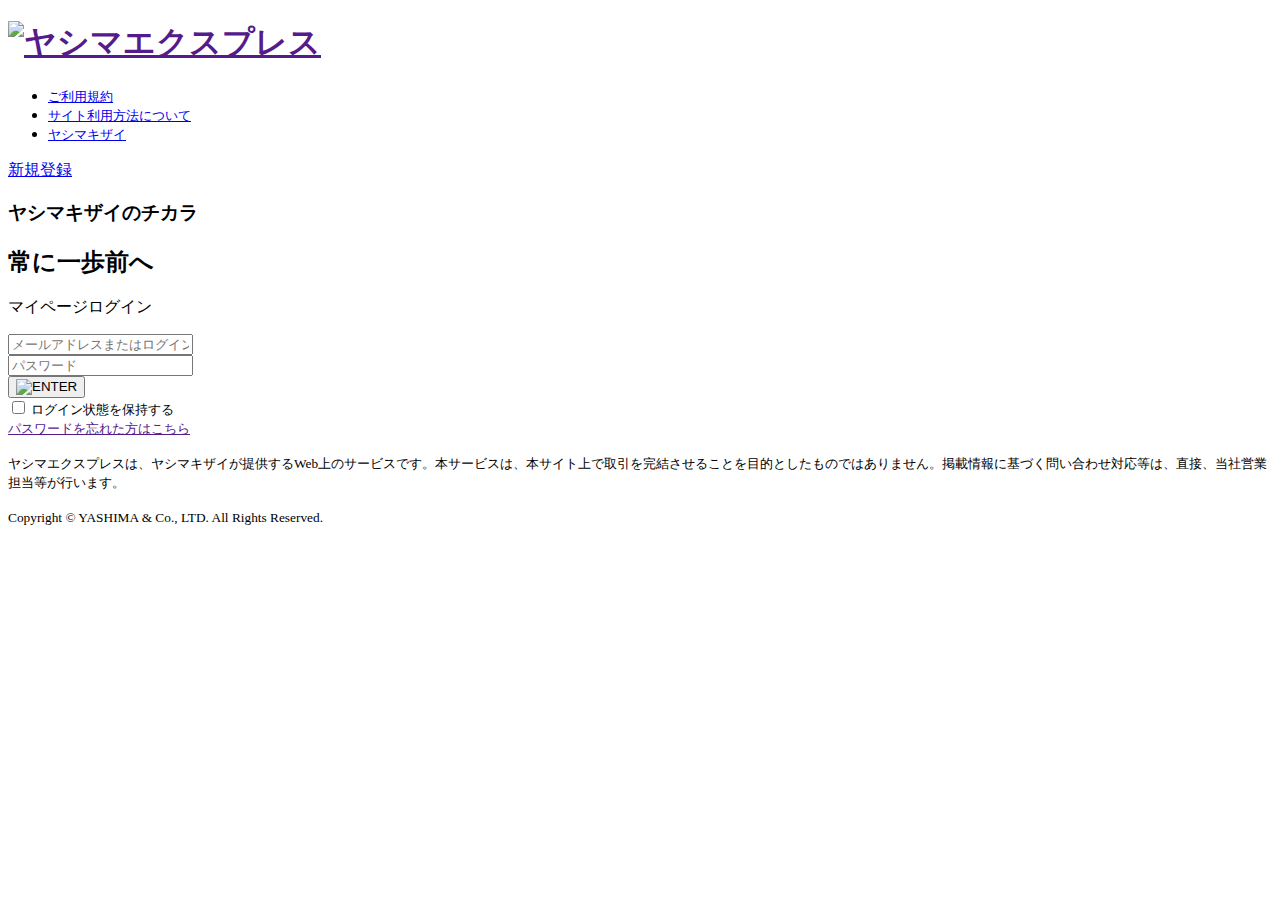
==== index.html @ c5efaa87 "Add files via upload" ====
<!doctype html>
<html lang="en">
  <head>
    <meta charset="utf-8">
    <meta name="viewport" content="width=device-width, initial-scale=1">

    <title>ログイン | ヤシマエクスプレス</title>

    <!-- <link rel="stylesheet" type="text/css" href="//cdnjs.cloudflare.com/ajax/libs/slick-carousel/1.8.1/slick.min.css"/> -->
    <link rel="stylesheet" href="assets/css/starter.css">
  </head>
  <body>
    <main class="p-login">
        <div class="container">
            <div class="p-login__head row">
                <div class="col-4 col-md-3 col-lg-4 col-xl-6">
                    <h1>
                        <a href=""><img src="assets/img/common/logo.svg" alt="ヤシマエクスプレス"></a>
                    </h1>
                </div>
                <div class="col-8 col-md-9 col-lg-8 col-xl-6 row align-items-center justify-content-end">
                    <div class="col-9 col-md-6 col-lg-5 order-last order-md-first">
                        <ul class="">
                            <li><a href="#"><small>ご利用規約</small></a></li>
                            <li><a href="#"><small>サイト利用方法について</small></a></li>
                            <li><a href="#"><small>ヤシマキザイ<i class="bi bi-box-arrow-up-right ml-1"></i></small></a></li>
                        </ul>
                    </div>
                    <div class="col-9 col-md-6 col-lg-5 mb-2 mb-md-0">
                        <a href="#" class="btn btn-primary ">新規登録</a>
                    </div>
                </div>
            </div>
            <div class="row p-login__main">
                <div class="col-12 col-lg-8 col-xl-6">
                    <h3>ヤシマキザイのチカラ</h3>
                    <h2>常に一歩前へ</h2>
                    <div>
                        <p class="mb-1">マイページログイン</p>
                        <div class="row mb-2">
                            <div class="col-9">
                                <div class="mb-1">
                                    <input type="text" class="form-control" placeholder="メールアドレスまたはログインID">
                                </div>
                                <div>
                                    <input type="password" class="form-control" placeholder="パスワード">
                                </div>
                            </div>
                            <div class="col-3">
                                <button class="btn bg-primary">
                                    <img src="assets/img/icons/enter.svg" alt="ENTER">
                                </button>
                            </div>
                        </div>
                        <div>
                            <small>
                                <div class="form-check form-check-inline mr-2">
                                    <input class="form-check-input" type="checkbox" id="remember_me" value="">
                                    <label class="form-check-label" for="remember_me">ログイン状態を保持する</label>
                                </div>
                                <a href="" class="text-dark u-text_dashed u-va_bottom">パスワードを忘れた方はこちら</a>
                            </small>
                        </div>
                    </div>
                </div>
            </div>
            <div class="p-login__footer">
                <p><small>ヤシマエクスプレスは、ヤシマキザイが提供するWeb上のサービスです。本サービスは、本サイト上で取引を完結させることを目的としたものではありません。掲載情報に基づく問い合わせ対応等は、直接、当社営業担当等が行います。</small></p>
                <div class="text-right"><small>Copyright © YASHIMA & Co., LTD. All Rights Reserved.</small></div>
            </div>
        </div>
    </main>
    <!-- <script src="node_modules/jquery/dist/jquery.min.js"></script> -->
    <!-- <script type="text/javascript" src="//cdnjs.cloudflare.com/ajax/libs/slick-carousel/1.8.1/slick.min.js"></script> -->
    <!-- <script type="module" src="assets/js/starter.js"></script> -->
  </body>
</html>
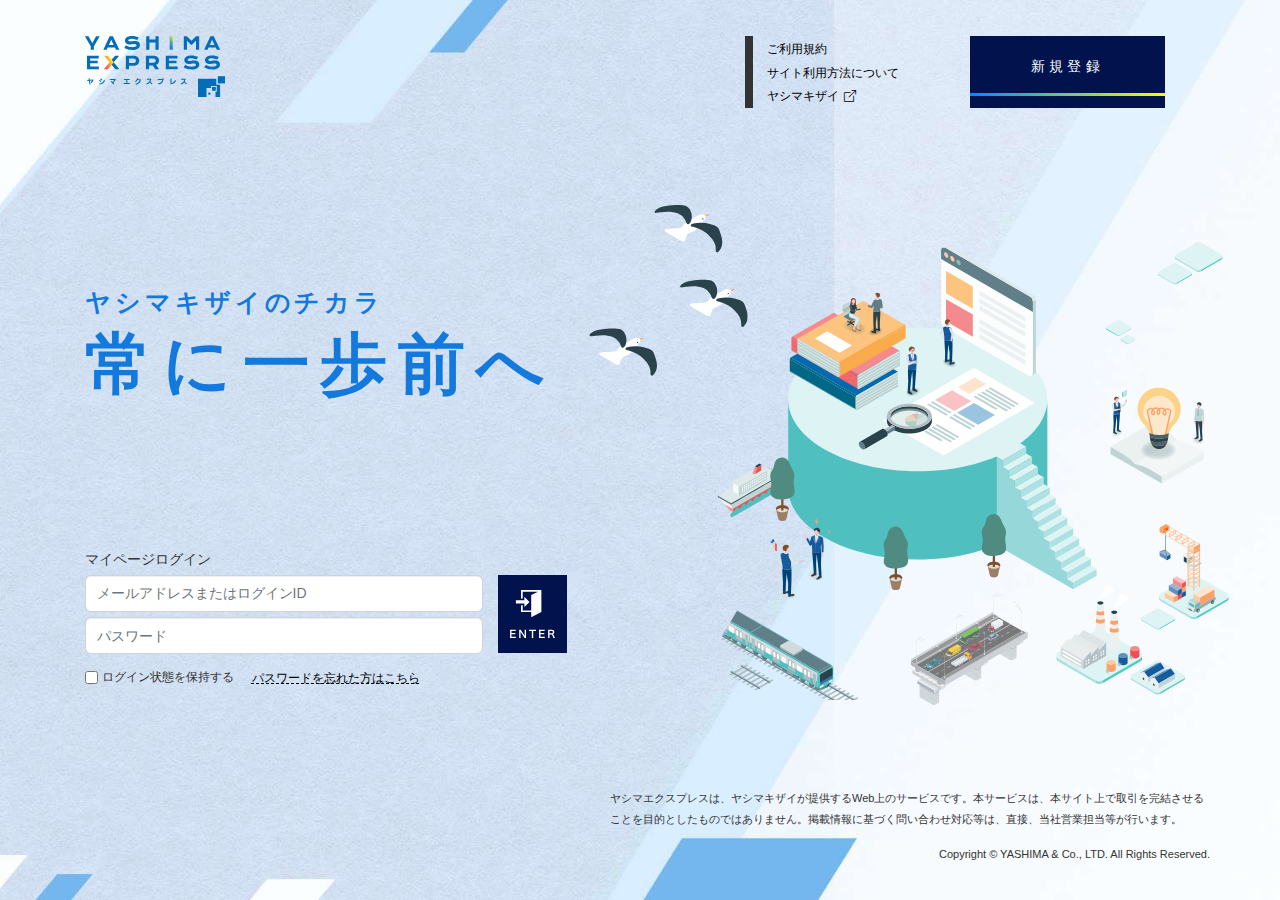
==== commit 5991063b: "Add files via upload" ====
--- a/index.html
+++ b/index.html
@@ -48,7 +48,7 @@
                             </div>
                             <div class="col-3">
                                 <button class="btn bg-primary">
-                                    <img src="assets/img/icons/enter.svg" alt="ENTER">
+                                    <img src="assets/img/icons/enter.svg" alt="ENTER"><a href="./sample_index.html"></a>
                                 </button>
                             </div>
                         </div>
--- a/assets/css/starter.css
+++ b/assets/css/starter.css
@@ -0,0 +1,2 @@
+@import url("https://cdn.jsdelivr.net/npm/bootstrap-icons@1.8.0/font/bootstrap-icons.css");:root{--blue: #007bff;--indigo: #6610f2;--purple: #6f42c1;--pink: #e83e8c;--red: #dc3545;--orange: #fd7e14;--yellow: #ffc107;--green: #28a745;--teal: #20c997;--cyan: #17a2b8;--white: #fff;--gray: #6c757d;--gray-dark: #343a40;--primary: #01124D;--secondary: #6686DD;--success: #5fc462;--info: #17a2b8;--warning: #ffc107;--danger: #ff4136;--light: #F9FAFC;--dark: #000;--breakpoint-xs: 0;--breakpoint-sm: 576px;--breakpoint-md: 768px;--breakpoint-lg: 992px;--breakpoint-xl: 1200px;--font-family-sans-serif: -apple-system, BlinkMacSystemFont, "Segoe UI", Roboto, "Helvetica Neue", Arial, "Noto Sans", "Liberation Sans", sans-serif, "Apple Color Emoji", "Segoe UI Emoji", "Segoe UI Symbol", "Noto Color Emoji";--font-family-monospace: SFMono-Regular, Menlo, Monaco, Consolas, "Liberation Mono", "Courier New", monospace}*,*::before,*::after{box-sizing:border-box}html{font-family:sans-serif;line-height:1.15;-webkit-text-size-adjust:100%;-webkit-tap-highlight-color:rgba(0,0,0,0)}article,aside,figcaption,figure,footer,header,hgroup,main,nav,section{display:block}body{margin:0;font-family:-apple-system,BlinkMacSystemFont,"Segoe UI",Roboto,"Helvetica Neue",Arial,"Noto Sans","Liberation Sans",sans-serif,"Apple Color Emoji","Segoe UI Emoji","Segoe UI Symbol","Noto Color Emoji";font-size:1rem;font-weight:400;line-height:1.5;color:#333;text-align:left;background-color:#fff}[tabindex="-1"]:focus:not(:focus-visible){outline:0 !important}hr{box-sizing:content-box;height:0;overflow:visible}h1,h2,h3,h4,h5,h6{margin-top:0;margin-bottom:.5rem}p{margin-top:0;margin-bottom:1rem}abbr[title],abbr[data-original-title]{text-decoration:underline;-webkit-text-decoration:underline dotted;text-decoration:underline dotted;cursor:help;border-bottom:0;-webkit-text-decoration-skip-ink:none;text-decoration-skip-ink:none}address{margin-bottom:1rem;font-style:normal;line-height:inherit}ol,ul,dl{margin-top:0;margin-bottom:1rem}ol ol,ul ul,ol ul,ul ol{margin-bottom:0}dt{font-weight:700}dd{margin-bottom:.5rem;margin-left:0}blockquote{margin:0 0 1rem}b,strong{font-weight:bolder}small{font-size:80%}sub,sup{position:relative;font-size:75%;line-height:0;vertical-align:baseline}sub{bottom:-.25em}sup{top:-.5em}a{color:#01124D;text-decoration:none;background-color:transparent}a:hover{color:#000001;text-decoration:underline}a:not([href]):not([class]){color:inherit;text-decoration:none}a:not([href]):not([class]):hover{color:inherit;text-decoration:none}pre,code,kbd,samp{font-family:SFMono-Regular,Menlo,Monaco,Consolas,"Liberation Mono","Courier New",monospace;font-size:1em}pre{margin-top:0;margin-bottom:1rem;overflow:auto;-ms-overflow-style:scrollbar}figure{margin:0 0 1rem}img{vertical-align:middle;border-style:none}svg{overflow:hidden;vertical-align:middle}table{border-collapse:collapse}caption{padding-top:.75rem;padding-bottom:.75rem;color:#6c757d;text-align:left;caption-side:bottom}th{text-align:inherit;text-align:-webkit-match-parent}label{display:inline-block;margin-bottom:.5rem}button{border-radius:0}button:focus:not(:focus-visible){outline:0}input,button,select,optgroup,textarea{margin:0;font-family:inherit;font-size:inherit;line-height:inherit}button,input{overflow:visible}button,select{text-transform:none}[role="button"]{cursor:pointer}select{word-wrap:normal}button,[type="button"],[type="reset"],[type="submit"]{-webkit-appearance:button}button:not(:disabled),[type="button"]:not(:disabled),[type="reset"]:not(:disabled),[type="submit"]:not(:disabled){cursor:pointer}button::-moz-focus-inner,[type="button"]::-moz-focus-inner,[type="reset"]::-moz-focus-inner,[type="submit"]::-moz-focus-inner{padding:0;border-style:none}input[type="radio"],input[type="checkbox"]{box-sizing:border-box;padding:0}textarea{overflow:auto;resize:vertical}fieldset{min-width:0;padding:0;margin:0;border:0}legend{display:block;width:100%;max-width:100%;padding:0;margin-bottom:.5rem;font-size:1.5rem;line-height:inherit;color:inherit;white-space:normal}progress{vertical-align:baseline}[type="number"]::-webkit-inner-spin-button,[type="number"]::-webkit-outer-spin-button{height:auto}[type="search"]{outline-offset:-2px;-webkit-appearance:none}[type="search"]::-webkit-search-decoration{-webkit-appearance:none}::-webkit-file-upload-button{font:inherit;-webkit-appearance:button}output{display:inline-block}summary{display:list-item;cursor:pointer}template{display:none}[hidden]{display:none !important}h1,h2,h3,h4,h5,h6,.h1,.h2,.h3,.h4,.h5,.h6{margin-bottom:.5rem;font-weight:500;line-height:1.2}h1,.h1{font-size:2.5rem}h2,.h2{font-size:2rem}h3,.h3{font-size:1.75rem}h4,.h4{font-size:1.5rem}h5,.h5{font-size:1.25rem}h6,.h6{font-size:1rem}.lead{font-size:1.25rem;font-weight:300}.display-1{font-size:6rem;font-weight:300;line-height:1.2}.display-2{font-size:5.5rem;font-weight:300;line-height:1.2}.display-3{font-size:4.5rem;font-weight:300;line-height:1.2}.display-4{font-size:3.5rem;font-weight:300;line-height:1.2}hr{margin-top:1rem;margin-bottom:1rem;border:0;border-top:1px solid rgba(0,0,0,0.1)}small,.small{font-size:.875em;font-weight:400}mark,.mark{padding:.2em;background-color:#fcf8e3}.list-unstyled{padding-left:0;list-style:none}.list-inline{padding-left:0;list-style:none}.list-inline-item{display:inline-block}.list-inline-item:not(:last-child){margin-right:.5rem}.initialism{font-size:90%;text-transform:uppercase}.blockquote{margin-bottom:1rem;font-size:1.25rem}.blockquote-footer{display:block;font-size:.875em;color:#6c757d}.blockquote-footer::before{content:"\2014\00A0"}.container,.container-fluid,.container-sm,.container-md,.container-lg,.container-xl{width:100%;padding-right:15px;padding-left:15px;margin-right:auto;margin-left:auto}@media (min-width: 576px){.container,.container-sm{max-width:540px}}@media (min-width: 768px){.container,.container-sm,.container-md{max-width:720px}}@media (min-width: 992px){.container,.container-sm,.container-md,.container-lg{max-width:960px}}@media (min-width: 1200px){.container,.container-sm,.container-md,.container-lg,.container-xl{max-width:1140px}}.row{display:-ms-flexbox;display:flex;-ms-flex-wrap:wrap;flex-wrap:wrap;margin-right:-15px;margin-left:-15px}.no-gutters{margin-right:0;margin-left:0}.no-gutters>.col,.no-gutters>[class*="col-"]{padding-right:0;padding-left:0}.col-1,.col-2,.col-3,.col-4,.col-5,.col-6,.col-7,.col-8,.col-9,.col-10,.col-11,.col-12,.col,.col-auto,.col-sm-1,.col-sm-2,.col-sm-3,.col-sm-4,.col-sm-5,.col-sm-6,.col-sm-7,.col-sm-8,.col-sm-9,.col-sm-10,.col-sm-11,.col-sm-12,.col-sm,.col-sm-auto,.col-md-1,.col-md-2,.col-md-3,.col-md-4,.col-md-5,.col-md-6,.col-md-7,.col-md-8,.col-md-9,.col-md-10,.col-md-11,.col-md-12,.col-md,.col-md-auto,.col-lg-1,.col-lg-2,.col-lg-3,.col-lg-4,.col-lg-5,.col-lg-6,.col-lg-7,.col-lg-8,.col-lg-9,.col-lg-10,.col-lg-11,.col-lg-12,.col-lg,.col-lg-auto,.col-xl-1,.col-xl-2,.col-xl-3,.col-xl-4,.col-xl-5,.col-xl-6,.col-xl-7,.col-xl-8,.col-xl-9,.col-xl-10,.col-xl-11,.col-xl-12,.col-xl,.col-xl-auto{position:relative;width:100%;padding-right:15px;padding-left:15px}.col{-ms-flex-preferred-size:0;flex-basis:0;-ms-flex-positive:1;flex-grow:1;max-width:100%}.row-cols-1>*{-ms-flex:0 0 100%;flex:0 0 100%;max-width:100%}.row-cols-2>*{-ms-flex:0 0 50%;flex:0 0 50%;max-width:50%}.row-cols-3>*{-ms-flex:0 0 33.333333%;flex:0 0 33.333333%;max-width:33.333333%}.row-cols-4>*{-ms-flex:0 0 25%;flex:0 0 25%;max-width:25%}.row-cols-5>*{-ms-flex:0 0 20%;flex:0 0 20%;max-width:20%}.row-cols-6>*{-ms-flex:0 0 16.666667%;flex:0 0 16.666667%;max-width:16.666667%}.col-auto{-ms-flex:0 0 auto;flex:0 0 auto;width:auto;max-width:100%}.col-1{-ms-flex:0 0 8.333333%;flex:0 0 8.333333%;max-width:8.333333%}.col-2{-ms-flex:0 0 16.666667%;flex:0 0 16.666667%;max-width:16.666667%}.col-3{-ms-flex:0 0 25%;flex:0 0 25%;max-width:25%}.col-4{-ms-flex:0 0 33.333333%;flex:0 0 33.333333%;max-width:33.333333%}.col-5{-ms-flex:0 0 41.666667%;flex:0 0 41.666667%;max-width:41.666667%}.col-6{-ms-flex:0 0 50%;flex:0 0 50%;max-width:50%}.col-7{-ms-flex:0 0 58.333333%;flex:0 0 58.333333%;max-width:58.333333%}.col-8{-ms-flex:0 0 66.666667%;flex:0 0 66.666667%;max-width:66.666667%}.col-9{-ms-flex:0 0 75%;flex:0 0 75%;max-width:75%}.col-10{-ms-flex:0 0 83.333333%;flex:0 0 83.333333%;max-width:83.333333%}.col-11{-ms-flex:0 0 91.666667%;flex:0 0 91.666667%;max-width:91.666667%}.col-12{-ms-flex:0 0 100%;flex:0 0 100%;max-width:100%}.order-first{-ms-flex-order:-1;order:-1}.order-last{-ms-flex-order:13;order:13}.order-0{-ms-flex-order:0;order:0}.order-1{-ms-flex-order:1;order:1}.order-2{-ms-flex-order:2;order:2}.order-3{-ms-flex-order:3;order:3}.order-4{-ms-flex-order:4;order:4}.order-5{-ms-flex-order:5;order:5}.order-6{-ms-flex-order:6;order:6}.order-7{-ms-flex-order:7;order:7}.order-8{-ms-flex-order:8;order:8}.order-9{-ms-flex-order:9;order:9}.order-10{-ms-flex-order:10;order:10}.order-11{-ms-flex-order:11;order:11}.order-12{-ms-flex-order:12;order:12}.offset-1{margin-left:8.333333%}.offset-2{margin-left:16.666667%}.offset-3{margin-left:25%}.offset-4{margin-left:33.333333%}.offset-5{margin-left:41.666667%}.offset-6{margin-left:50%}.offset-7{margin-left:58.333333%}.offset-8{margin-left:66.666667%}.offset-9{margin-left:75%}.offset-10{margin-left:83.333333%}.offset-11{margin-left:91.666667%}@media (min-width: 576px){.col-sm{-ms-flex-preferred-size:0;flex-basis:0;-ms-flex-positive:1;flex-grow:1;max-width:100%}.row-cols-sm-1>*{-ms-flex:0 0 100%;flex:0 0 100%;max-width:100%}.row-cols-sm-2>*{-ms-flex:0 0 50%;flex:0 0 50%;max-width:50%}.row-cols-sm-3>*{-ms-flex:0 0 33.333333%;flex:0 0 33.333333%;max-width:33.333333%}.row-cols-sm-4>*{-ms-flex:0 0 25%;flex:0 0 25%;max-width:25%}.row-cols-sm-5>*{-ms-flex:0 0 20%;flex:0 0 20%;max-width:20%}.row-cols-sm-6>*{-ms-flex:0 0 16.666667%;flex:0 0 16.666667%;max-width:16.666667%}.col-sm-auto{-ms-flex:0 0 auto;flex:0 0 auto;width:auto;max-width:100%}.col-sm-1{-ms-flex:0 0 8.333333%;flex:0 0 8.333333%;max-width:8.333333%}.col-sm-2{-ms-flex:0 0 16.666667%;flex:0 0 16.666667%;max-width:16.666667%}.col-sm-3{-ms-flex:0 0 25%;flex:0 0 25%;max-width:25%}.col-sm-4{-ms-flex:0 0 33.333333%;flex:0 0 33.333333%;max-width:33.333333%}.col-sm-5{-ms-flex:0 0 41.666667%;flex:0 0 41.666667%;max-width:41.666667%}.col-sm-6{-ms-flex:0 0 50%;flex:0 0 50%;max-width:50%}.col-sm-7{-ms-flex:0 0 58.333333%;flex:0 0 58.333333%;max-width:58.333333%}.col-sm-8{-ms-flex:0 0 66.666667%;flex:0 0 66.666667%;max-width:66.666667%}.col-sm-9{-ms-flex:0 0 75%;flex:0 0 75%;max-width:75%}.col-sm-10{-ms-flex:0 0 83.333333%;flex:0 0 83.333333%;max-width:83.333333%}.col-sm-11{-ms-flex:0 0 91.666667%;flex:0 0 91.666667%;max-width:91.666667%}.col-sm-12{-ms-flex:0 0 100%;flex:0 0 100%;max-width:100%}.order-sm-first{-ms-flex-order:-1;order:-1}.order-sm-last{-ms-flex-order:13;order:13}.order-sm-0{-ms-flex-order:0;order:0}.order-sm-1{-ms-flex-order:1;order:1}.order-sm-2{-ms-flex-order:2;order:2}.order-sm-3{-ms-flex-order:3;order:3}.order-sm-4{-ms-flex-order:4;order:4}.order-sm-5{-ms-flex-order:5;order:5}.order-sm-6{-ms-flex-order:6;order:6}.order-sm-7{-ms-flex-order:7;order:7}.order-sm-8{-ms-flex-order:8;order:8}.order-sm-9{-ms-flex-order:9;order:9}.order-sm-10{-ms-flex-order:10;order:10}.order-sm-11{-ms-flex-order:11;order:11}.order-sm-12{-ms-flex-order:12;order:12}.offset-sm-0{margin-left:0}.offset-sm-1{margin-left:8.333333%}.offset-sm-2{margin-left:16.666667%}.offset-sm-3{margin-left:25%}.offset-sm-4{margin-left:33.333333%}.offset-sm-5{margin-left:41.666667%}.offset-sm-6{margin-left:50%}.offset-sm-7{margin-left:58.333333%}.offset-sm-8{margin-left:66.666667%}.offset-sm-9{margin-left:75%}.offset-sm-10{margin-left:83.333333%}.offset-sm-11{margin-left:91.666667%}}@media (min-width: 768px){.col-md{-ms-flex-preferred-size:0;flex-basis:0;-ms-flex-positive:1;flex-grow:1;max-width:100%}.row-cols-md-1>*{-ms-flex:0 0 100%;flex:0 0 100%;max-width:100%}.row-cols-md-2>*{-ms-flex:0 0 50%;flex:0 0 50%;max-width:50%}.row-cols-md-3>*{-ms-flex:0 0 33.333333%;flex:0 0 33.333333%;max-width:33.333333%}.row-cols-md-4>*{-ms-flex:0 0 25%;flex:0 0 25%;max-width:25%}.row-cols-md-5>*{-ms-flex:0 0 20%;flex:0 0 20%;max-width:20%}.row-cols-md-6>*{-ms-flex:0 0 16.666667%;flex:0 0 16.666667%;max-width:16.666667%}.col-md-auto{-ms-flex:0 0 auto;flex:0 0 auto;width:auto;max-width:100%}.col-md-1{-ms-flex:0 0 8.333333%;flex:0 0 8.333333%;max-width:8.333333%}.col-md-2{-ms-flex:0 0 16.666667%;flex:0 0 16.666667%;max-width:16.666667%}.col-md-3{-ms-flex:0 0 25%;flex:0 0 25%;max-width:25%}.col-md-4{-ms-flex:0 0 33.333333%;flex:0 0 33.333333%;max-width:33.333333%}.col-md-5{-ms-flex:0 0 41.666667%;flex:0 0 41.666667%;max-width:41.666667%}.col-md-6{-ms-flex:0 0 50%;flex:0 0 50%;max-width:50%}.col-md-7{-ms-flex:0 0 58.333333%;flex:0 0 58.333333%;max-width:58.333333%}.col-md-8{-ms-flex:0 0 66.666667%;flex:0 0 66.666667%;max-width:66.666667%}.col-md-9{-ms-flex:0 0 75%;flex:0 0 75%;max-width:75%}.col-md-10{-ms-flex:0 0 83.333333%;flex:0 0 83.333333%;max-width:83.333333%}.col-md-11{-ms-flex:0 0 91.666667%;flex:0 0 91.666667%;max-width:91.666667%}.col-md-12{-ms-flex:0 0 100%;flex:0 0 100%;max-width:100%}.order-md-first{-ms-flex-order:-1;order:-1}.order-md-last{-ms-flex-order:13;order:13}.order-md-0{-ms-flex-order:0;order:0}.order-md-1{-ms-flex-order:1;order:1}.order-md-2{-ms-flex-order:2;order:2}.order-md-3{-ms-flex-order:3;order:3}.order-md-4{-ms-flex-order:4;order:4}.order-md-5{-ms-flex-order:5;order:5}.order-md-6{-ms-flex-order:6;order:6}.order-md-7{-ms-flex-order:7;order:7}.order-md-8{-ms-flex-order:8;order:8}.order-md-9{-ms-flex-order:9;order:9}.order-md-10{-ms-flex-order:10;order:10}.order-md-11{-ms-flex-order:11;order:11}.order-md-12{-ms-flex-order:12;order:12}.offset-md-0{margin-left:0}.offset-md-1{margin-left:8.333333%}.offset-md-2{margin-left:16.666667%}.offset-md-3{margin-left:25%}.offset-md-4{margin-left:33.333333%}.offset-md-5{margin-left:41.666667%}.offset-md-6{margin-left:50%}.offset-md-7{margin-left:58.333333%}.offset-md-8{margin-left:66.666667%}.offset-md-9{margin-left:75%}.offset-md-10{margin-left:83.333333%}.offset-md-11{margin-left:91.666667%}}@media (min-width: 992px){.col-lg{-ms-flex-preferred-size:0;flex-basis:0;-ms-flex-positive:1;flex-grow:1;max-width:100%}.row-cols-lg-1>*{-ms-flex:0 0 100%;flex:0 0 100%;max-width:100%}.row-cols-lg-2>*{-ms-flex:0 0 50%;flex:0 0 50%;max-width:50%}.row-cols-lg-3>*{-ms-flex:0 0 33.333333%;flex:0 0 33.333333%;max-width:33.333333%}.row-cols-lg-4>*{-ms-flex:0 0 25%;flex:0 0 25%;max-width:25%}.row-cols-lg-5>*{-ms-flex:0 0 20%;flex:0 0 20%;max-width:20%}.row-cols-lg-6>*{-ms-flex:0 0 16.666667%;flex:0 0 16.666667%;max-width:16.666667%}.col-lg-auto{-ms-flex:0 0 auto;flex:0 0 auto;width:auto;max-width:100%}.col-lg-1{-ms-flex:0 0 8.333333%;flex:0 0 8.333333%;max-width:8.333333%}.col-lg-2{-ms-flex:0 0 16.666667%;flex:0 0 16.666667%;max-width:16.666667%}.col-lg-3{-ms-flex:0 0 25%;flex:0 0 25%;max-width:25%}.col-lg-4{-ms-flex:0 0 33.333333%;flex:0 0 33.333333%;max-width:33.333333%}.col-lg-5{-ms-flex:0 0 41.666667%;flex:0 0 41.666667%;max-width:41.666667%}.col-lg-6{-ms-flex:0 0 50%;flex:0 0 50%;max-width:50%}.col-lg-7{-ms-flex:0 0 58.333333%;flex:0 0 58.333333%;max-width:58.333333%}.col-lg-8{-ms-flex:0 0 66.666667%;flex:0 0 66.666667%;max-width:66.666667%}.col-lg-9{-ms-flex:0 0 75%;flex:0 0 75%;max-width:75%}.col-lg-10{-ms-flex:0 0 83.333333%;flex:0 0 83.333333%;max-width:83.333333%}.col-lg-11{-ms-flex:0 0 91.666667%;flex:0 0 91.666667%;max-width:91.666667%}.col-lg-12{-ms-flex:0 0 100%;flex:0 0 100%;max-width:100%}.order-lg-first{-ms-flex-order:-1;order:-1}.order-lg-last{-ms-flex-order:13;order:13}.order-lg-0{-ms-flex-order:0;order:0}.order-lg-1{-ms-flex-order:1;order:1}.order-lg-2{-ms-flex-order:2;order:2}.order-lg-3{-ms-flex-order:3;order:3}.order-lg-4{-ms-flex-order:4;order:4}.order-lg-5{-ms-flex-order:5;order:5}.order-lg-6{-ms-flex-order:6;order:6}.order-lg-7{-ms-flex-order:7;order:7}.order-lg-8{-ms-flex-order:8;order:8}.order-lg-9{-ms-flex-order:9;order:9}.order-lg-10{-ms-flex-order:10;order:10}.order-lg-11{-ms-flex-order:11;order:11}.order-lg-12{-ms-flex-order:12;order:12}.offset-lg-0{margin-left:0}.offset-lg-1{margin-left:8.333333%}.offset-lg-2{margin-left:16.666667%}.offset-lg-3{margin-left:25%}.offset-lg-4{margin-left:33.333333%}.offset-lg-5{margin-left:41.666667%}.offset-lg-6{margin-left:50%}.offset-lg-7{margin-left:58.333333%}.offset-lg-8{margin-left:66.666667%}.offset-lg-9{margin-left:75%}.offset-lg-10{margin-left:83.333333%}.offset-lg-11{margin-left:91.666667%}}@media (min-width: 1200px){.col-xl{-ms-flex-preferred-size:0;flex-basis:0;-ms-flex-positive:1;flex-grow:1;max-width:100%}.row-cols-xl-1>*{-ms-flex:0 0 100%;flex:0 0 100%;max-width:100%}.row-cols-xl-2>*{-ms-flex:0 0 50%;flex:0 0 50%;max-width:50%}.row-cols-xl-3>*{-ms-flex:0 0 33.333333%;flex:0 0 33.333333%;max-width:33.333333%}.row-cols-xl-4>*{-ms-flex:0 0 25%;flex:0 0 25%;max-width:25%}.row-cols-xl-5>*{-ms-flex:0 0 20%;flex:0 0 20%;max-width:20%}.row-cols-xl-6>*{-ms-flex:0 0 16.666667%;flex:0 0 16.666667%;max-width:16.666667%}.col-xl-auto{-ms-flex:0 0 auto;flex:0 0 auto;width:auto;max-width:100%}.col-xl-1{-ms-flex:0 0 8.333333%;flex:0 0 8.333333%;max-width:8.333333%}.col-xl-2{-ms-flex:0 0 16.666667%;flex:0 0 16.666667%;max-width:16.666667%}.col-xl-3{-ms-flex:0 0 25%;flex:0 0 25%;max-width:25%}.col-xl-4{-ms-flex:0 0 33.333333%;flex:0 0 33.333333%;max-width:33.333333%}.col-xl-5{-ms-flex:0 0 41.666667%;flex:0 0 41.666667%;max-width:41.666667%}.col-xl-6{-ms-flex:0 0 50%;flex:0 0 50%;max-width:50%}.col-xl-7{-ms-flex:0 0 58.333333%;flex:0 0 58.333333%;max-width:58.333333%}.col-xl-8{-ms-flex:0 0 66.666667%;flex:0 0 66.666667%;max-width:66.666667%}.col-xl-9{-ms-flex:0 0 75%;flex:0 0 75%;max-width:75%}.col-xl-10{-ms-flex:0 0 83.333333%;flex:0 0 83.333333%;max-width:83.333333%}.col-xl-11{-ms-flex:0 0 91.666667%;flex:0 0 91.666667%;max-width:91.666667%}.col-xl-12{-ms-flex:0 0 100%;flex:0 0 100%;max-width:100%}.order-xl-first{-ms-flex-order:-1;order:-1}.order-xl-last{-ms-flex-order:13;order:13}.order-xl-0{-ms-flex-order:0;order:0}.order-xl-1{-ms-flex-order:1;order:1}.order-xl-2{-ms-flex-order:2;order:2}.order-xl-3{-ms-flex-order:3;order:3}.order-xl-4{-ms-flex-order:4;order:4}.order-xl-5{-ms-flex-order:5;order:5}.order-xl-6{-ms-flex-order:6;order:6}.order-xl-7{-ms-flex-order:7;order:7}.order-xl-8{-ms-flex-order:8;order:8}.order-xl-9{-ms-flex-order:9;order:9}.order-xl-10{-ms-flex-order:10;order:10}.order-xl-11{-ms-flex-order:11;order:11}.order-xl-12{-ms-flex-order:12;order:12}.offset-xl-0{margin-left:0}.offset-xl-1{margin-left:8.333333%}.offset-xl-2{margin-left:16.666667%}.offset-xl-3{margin-left:25%}.offset-xl-4{margin-left:33.333333%}.offset-xl-5{margin-left:41.666667%}.offset-xl-6{margin-left:50%}.offset-xl-7{margin-left:58.333333%}.offset-xl-8{margin-left:66.666667%}.offset-xl-9{margin-left:75%}.offset-xl-10{margin-left:83.333333%}.offset-xl-11{margin-left:91.666667%}}.form-control{display:block;width:100%;height:calc(1.5em + .75rem + 2px);padding:.375rem .75rem;font-size:1rem;font-weight:400;line-height:1.5;color:#495057;background-color:#fff;background-clip:padding-box;border:1px solid #ced4da;border-radius:.4rem;box-shadow:inset 0 1px 1px rgba(0,0,0,0.075);transition:border-color 0.15s ease-in-out,box-shadow 0.15s ease-in-out}@media (prefers-reduced-motion: reduce){.form-control{transition:none}}.form-control::-ms-expand{background-color:transparent;border:0}.form-control:focus{color:#495057;background-color:#fff;border-color:#032fcb;outline:0;box-shadow:inset 0 1px 1px rgba(0,0,0,0.075),0 0 0 .2rem rgba(1,18,77,0.25)}.form-control::-webkit-input-placeholder{color:#6c757d;opacity:1}.form-control::-moz-placeholder{color:#6c757d;opacity:1}.form-control:-ms-input-placeholder{color:#6c757d;opacity:1}.form-control::-ms-input-placeholder{color:#6c757d;opacity:1}.form-control::placeholder{color:#6c757d;opacity:1}.form-control:disabled,.form-control[readonly]{background-color:#e9ecef;opacity:1}input[type="date"].form-control,input[type="time"].form-control,input[type="datetime-local"].form-control,input[type="month"].form-control{-webkit-appearance:none;-moz-appearance:none;appearance:none}select.form-control:-moz-focusring{color:transparent;text-shadow:0 0 0 #495057}select.form-control:focus::-ms-value{color:#495057;background-color:#fff}.form-control-file,.form-control-range{display:block;width:100%}.col-form-label{padding-top:calc(.375rem + 1px);padding-bottom:calc(.375rem + 1px);margin-bottom:0;font-size:inherit;line-height:1.5}.col-form-label-lg{padding-top:calc(.5rem + 1px);padding-bottom:calc(.5rem + 1px);font-size:1.25rem;line-height:1.5}.col-form-label-sm{padding-top:calc(.25rem + 1px);padding-bottom:calc(.25rem + 1px);font-size:.875rem;line-height:1.5}.form-control-plaintext{display:block;width:100%;padding:.375rem 0;margin-bottom:0;font-size:1rem;line-height:1.5;color:#333;background-color:transparent;border:solid transparent;border-width:1px 0}.form-control-plaintext.form-control-sm,.form-control-plaintext.form-control-lg{padding-right:0;padding-left:0}.form-control-sm{height:calc(1.5em + .5rem + 2px);padding:.25rem .5rem;font-size:.875rem;line-height:1.5;border-radius:.2rem}.form-control-lg{height:calc(1.5em + 1rem + 2px);padding:.5rem 1rem;font-size:1.25rem;line-height:1.5;border-radius:.3rem}select.form-control[size],select.form-control[multiple]{height:auto}textarea.form-control{height:auto}.form-group{margin-bottom:1rem}.form-text{display:block;margin-top:.25rem}.form-row{display:-ms-flexbox;display:flex;-ms-flex-wrap:wrap;flex-wrap:wrap;margin-right:-5px;margin-left:-5px}.form-row>.col,.form-row>[class*="col-"]{padding-right:5px;padding-left:5px}.form-check{position:relative;display:block;padding-left:1.25rem}.form-check-input{position:absolute;margin-top:.3rem;margin-left:-1.25rem}.form-check-input[disabled] ~ .form-check-label,.form-check-input:disabled ~ .form-check-label{color:#6c757d}.form-check-label{margin-bottom:0}.form-check-inline{display:-ms-inline-flexbox;display:inline-flex;-ms-flex-align:center;align-items:center;padding-left:0;margin-right:.75rem}.form-check-inline .form-check-input{position:static;margin-top:0;margin-right:.3125rem;margin-left:0}.valid-feedback{display:none;width:100%;margin-top:.25rem;font-size:.875em;color:#5fc462}.valid-tooltip{position:absolute;top:100%;left:0;z-index:5;display:none;max-width:100%;padding:.25rem .5rem;margin-top:.1rem;font-size:.875rem;line-height:1.5;color:#212529;background-color:rgba(95,196,98,0.9);border-radius:.4rem}.form-row>.col>.valid-tooltip,.form-row>[class*="col-"]>.valid-tooltip{left:5px}.was-validated :valid ~ .valid-feedback,.was-validated :valid ~ .valid-tooltip,.is-valid ~ .valid-feedback,.is-valid ~ .valid-tooltip{display:block}.was-validated .form-control:valid,.form-control.is-valid{border-color:#5fc462;padding-right:calc(1.5em + .75rem) !important;background-image:url("data:image/svg+xml,%3csvg xmlns='http://www.w3.org/2000/svg' width='8' height='8' viewBox='0 0 8 8'%3e%3cpath fill='%235fc462' d='M2.3 6.73L.6 4.53c-.4-1.04.46-1.4 1.1-.8l1.1 1.4 3.4-3.8c.6-.63 1.6-.27 1.2.7l-4 4.6c-.43.5-.8.4-1.1.1z'/%3e%3c/svg%3e");background-repeat:no-repeat;background-position:right calc(.375em + .1875rem) center;background-size:calc(.75em + .375rem) calc(.75em + .375rem)}.was-validated .form-control:valid:focus,.form-control.is-valid:focus{border-color:#5fc462;box-shadow:0 0 0 .2rem rgba(95,196,98,0.25)}.was-validated select.form-control:valid,select.form-control.is-valid{padding-right:3rem !important;background-position:right 1.5rem center}.was-validated textarea.form-control:valid,textarea.form-control.is-valid{padding-right:calc(1.5em + .75rem);background-position:top calc(.375em + .1875rem) right calc(.375em + .1875rem)}.was-validated .custom-select:valid,.custom-select.is-valid{border-color:#5fc462;padding-right:calc(.75em + 2.3125rem) !important;background:url("data:image/svg+xml,%3csvg xmlns='http://www.w3.org/2000/svg' width='4' height='5' viewBox='0 0 4 5'%3e%3cpath fill='%23343a40' d='M2 0L0 2h4zm0 5L0 3h4z'/%3e%3c/svg%3e") right .75rem center/8px 10px no-repeat,#fff url("data:image/svg+xml,%3csvg xmlns='http://www.w3.org/2000/svg' width='8' height='8' viewBox='0 0 8 8'%3e%3cpath fill='%235fc462' d='M2.3 6.73L.6 4.53c-.4-1.04.46-1.4 1.1-.8l1.1 1.4 3.4-3.8c.6-.63 1.6-.27 1.2.7l-4 4.6c-.43.5-.8.4-1.1.1z'/%3e%3c/svg%3e") center right 1.75rem/calc(.75em + .375rem) calc(.75em + .375rem) no-repeat}.was-validated .custom-select:valid:focus,.custom-select.is-valid:focus{border-color:#5fc462;box-shadow:0 0 0 .2rem rgba(95,196,98,0.25)}.was-validated .form-check-input:valid ~ .form-check-label,.form-check-input.is-valid ~ .form-check-label{color:#5fc462}.was-validated .form-check-input:valid ~ .valid-feedback,.was-validated .form-check-input:valid ~ .valid-tooltip,.form-check-input.is-valid ~ .valid-feedback,.form-check-input.is-valid ~ .valid-tooltip{display:block}.was-validated .custom-control-input:valid ~ .custom-control-label,.custom-control-input.is-valid ~ .custom-control-label{color:#5fc462}.was-validated .custom-control-input:valid ~ .custom-control-label::before,.custom-control-input.is-valid ~ .custom-control-label::before{border-color:#5fc462}.was-validated .custom-control-input:valid:checked ~ .custom-control-label::before,.custom-control-input.is-valid:checked ~ .custom-control-label::before{border-color:#84d287;background:#84d287 linear-gradient(180deg, #97d999, #84d287) repeat-x}.was-validated .custom-control-input:valid:focus ~ .custom-control-label::before,.custom-control-input.is-valid:focus ~ .custom-control-label::before{box-shadow:0 0 0 .2rem rgba(95,196,98,0.25)}.was-validated .custom-control-input:valid:focus:not(:checked) ~ .custom-control-label::before,.custom-control-input.is-valid:focus:not(:checked) ~ .custom-control-label::before{border-color:#5fc462}.was-validated .custom-file-input:valid ~ .custom-file-label,.custom-file-input.is-valid ~ .custom-file-label{border-color:#5fc462}.was-validated .custom-file-input:valid:focus ~ .custom-file-label,.custom-file-input.is-valid:focus ~ .custom-file-label{border-color:#5fc462;box-shadow:0 0 0 .2rem rgba(95,196,98,0.25)}.invalid-feedback{display:none;width:100%;margin-top:.25rem;font-size:.875em;color:#ff4136}.invalid-tooltip{position:absolute;top:100%;left:0;z-index:5;display:none;max-width:100%;padding:.25rem .5rem;margin-top:.1rem;font-size:.875rem;line-height:1.5;color:#fff;background-color:rgba(255,65,54,0.9);border-radius:.4rem}.form-row>.col>.invalid-tooltip,.form-row>[class*="col-"]>.invalid-tooltip{left:5px}.was-validated :invalid ~ .invalid-feedback,.was-validated :invalid ~ .invalid-tooltip,.is-invalid ~ .invalid-feedback,.is-invalid ~ .invalid-tooltip{display:block}.was-validated .form-control:invalid,.form-control.is-invalid{border-color:#ff4136;padding-right:calc(1.5em + .75rem) !important;background-image:url("data:image/svg+xml,%3csvg xmlns='http://www.w3.org/2000/svg' width='12' height='12' fill='none' stroke='%23ff4136' viewBox='0 0 12 12'%3e%3ccircle cx='6' cy='6' r='4.5'/%3e%3cpath stroke-linejoin='round' d='M5.8 3.6h.4L6 6.5z'/%3e%3ccircle cx='6' cy='8.2' r='.6' fill='%23ff4136' stroke='none'/%3e%3c/svg%3e");background-repeat:no-repeat;background-position:right calc(.375em + .1875rem) center;background-size:calc(.75em + .375rem) calc(.75em + .375rem)}.was-validated .form-control:invalid:focus,.form-control.is-invalid:focus{border-color:#ff4136;box-shadow:0 0 0 .2rem rgba(255,65,54,0.25)}.was-validated select.form-control:invalid,select.form-control.is-invalid{padding-right:3rem !important;background-position:right 1.5rem center}.was-validated textarea.form-control:invalid,textarea.form-control.is-invalid{padding-right:calc(1.5em + .75rem);background-position:top calc(.375em + .1875rem) right calc(.375em + .1875rem)}.was-validated .custom-select:invalid,.custom-select.is-invalid{border-color:#ff4136;padding-right:calc(.75em + 2.3125rem) !important;background:url("data:image/svg+xml,%3csvg xmlns='http://www.w3.org/2000/svg' width='4' height='5' viewBox='0 0 4 5'%3e%3cpath fill='%23343a40' d='M2 0L0 2h4zm0 5L0 3h4z'/%3e%3c/svg%3e") right .75rem center/8px 10px no-repeat,#fff url("data:image/svg+xml,%3csvg xmlns='http://www.w3.org/2000/svg' width='12' height='12' fill='none' stroke='%23ff4136' viewBox='0 0 12 12'%3e%3ccircle cx='6' cy='6' r='4.5'/%3e%3cpath stroke-linejoin='round' d='M5.8 3.6h.4L6 6.5z'/%3e%3ccircle cx='6' cy='8.2' r='.6' fill='%23ff4136' stroke='none'/%3e%3c/svg%3e") center right 1.75rem/calc(.75em + .375rem) calc(.75em + .375rem) no-repeat}.was-validated .custom-select:invalid:focus,.custom-select.is-invalid:focus{border-color:#ff4136;box-shadow:0 0 0 .2rem rgba(255,65,54,0.25)}.was-validated .form-check-input:invalid ~ .form-check-label,.form-check-input.is-invalid ~ .form-check-label{color:#ff4136}.was-validated .form-check-input:invalid ~ .invalid-feedback,.was-validated .form-check-input:invalid ~ .invalid-tooltip,.form-check-input.is-invalid ~ .invalid-feedback,.form-check-input.is-invalid ~ .invalid-tooltip{display:block}.was-validated .custom-control-input:invalid ~ .custom-control-label,.custom-control-input.is-invalid ~ .custom-control-label{color:#ff4136}.was-validated .custom-control-input:invalid ~ .custom-control-label::before,.custom-control-input.is-invalid ~ .custom-control-label::before{border-color:#ff4136}.was-validated .custom-control-input:invalid:checked ~ .custom-control-label::before,.custom-control-input.is-invalid:checked ~ .custom-control-label::before{border-color:#ff7169;background:#ff7169 linear-gradient(180deg, #ff8680, #ff7169) repeat-x}.was-validated .custom-control-input:invalid:focus ~ .custom-control-label::before,.custom-control-input.is-invalid:focus ~ .custom-control-label::before{box-shadow:0 0 0 .2rem rgba(255,65,54,0.25)}.was-validated .custom-control-input:invalid:focus:not(:checked) ~ .custom-control-label::before,.custom-control-input.is-invalid:focus:not(:checked) ~ .custom-control-label::before{border-color:#ff4136}.was-validated .custom-file-input:invalid ~ .custom-file-label,.custom-file-input.is-invalid ~ .custom-file-label{border-color:#ff4136}.was-validated .custom-file-input:invalid:focus ~ .custom-file-label,.custom-file-input.is-invalid:focus ~ .custom-file-label{border-color:#ff4136;box-shadow:0 0 0 .2rem rgba(255,65,54,0.25)}.form-inline{display:-ms-flexbox;display:flex;-ms-flex-flow:row wrap;flex-flow:row wrap;-ms-flex-align:center;align-items:center}.form-inline .form-check{width:100%}@media (min-width: 576px){.form-inline label{display:-ms-flexbox;display:flex;-ms-flex-align:center;align-items:center;-ms-flex-pack:center;justify-content:center;margin-bottom:0}.form-inline .form-group{display:-ms-flexbox;display:flex;-ms-flex:0 0 auto;flex:0 0 auto;-ms-flex-flow:row wrap;flex-flow:row wrap;-ms-flex-align:center;align-items:center;margin-bottom:0}.form-inline .form-control{display:inline-block;width:auto;vertical-align:middle}.form-inline .form-control-plaintext{display:inline-block}.form-inline .input-group,.form-inline .custom-select{width:auto}.form-inline .form-check{display:-ms-flexbox;display:flex;-ms-flex-align:center;align-items:center;-ms-flex-pack:center;justify-content:center;width:auto;padding-left:0}.form-inline .form-check-input{position:relative;-ms-flex-negative:0;flex-shrink:0;margin-top:0;margin-right:.25rem;margin-left:0}.form-inline .custom-control{-ms-flex-align:center;align-items:center;-ms-flex-pack:center;justify-content:center}.form-inline .custom-control-label{margin-bottom:0}}.btn{display:inline-block;font-weight:400;color:#333;text-align:center;vertical-align:middle;-webkit-user-select:none;-moz-user-select:none;-ms-user-select:none;user-select:none;background-color:transparent;border:1px solid transparent;padding:.375rem .75rem;font-size:1rem;line-height:1.5;border-radius:.4rem;transition:color 0.15s ease-in-out,background-color 0.15s ease-in-out,border-color 0.15s ease-in-out,box-shadow 0.15s ease-in-out}@media (prefers-reduced-motion: reduce){.btn{transition:none}}.btn:hover{color:#333;text-decoration:none}.btn:focus,.btn.focus{outline:0;box-shadow:0 0 0 .2rem rgba(1,18,77,0.25)}.btn.disabled,.btn:disabled{opacity:.65;box-shadow:none}.btn:not(:disabled):not(.disabled){cursor:pointer}.btn:not(:disabled):not(.disabled):active,.btn:not(:disabled):not(.disabled).active{box-shadow:inset 0 3px 5px rgba(0,0,0,0.125)}.btn:not(:disabled):not(.disabled):active:focus,.btn:not(:disabled):not(.disabled).active:focus{box-shadow:0 0 0 .2rem rgba(1,18,77,0.25),inset 0 3px 5px rgba(0,0,0,0.125)}a.btn.disabled,fieldset:disabled a.btn{pointer-events:none}.btn-primary{color:#fff;background:#01124D linear-gradient(180deg, #273668, #01124D) repeat-x;border-color:#01124D;box-shadow:inset 0 1px 0 rgba(255,255,255,0.15),0 1px 1px rgba(0,0,0,0.075)}.btn-primary:hover{color:#fff;background:#010927 linear-gradient(180deg, #272e48, #010927) repeat-x;border-color:#00061b}.btn-primary:focus,.btn-primary.focus{color:#fff;background:#010927 linear-gradient(180deg, #272e48, #010927) repeat-x;border-color:#00061b;box-shadow:inset 0 1px 0 rgba(255,255,255,0.15),0 1px 1px rgba(0,0,0,0.075),0 0 0 .2rem rgba(39,54,104,0.5)}.btn-primary.disabled,.btn-primary:disabled{color:#fff;background-color:#01124D;border-color:#01124D;background-image:none}.btn-primary:not(:disabled):not(.disabled):active,.btn-primary:not(:disabled):not(.disabled).active,.show>.btn-primary.dropdown-toggle{color:#fff;background-color:#00061b;background-image:none;border-color:#00030e}.btn-primary:not(:disabled):not(.disabled):active:focus,.btn-primary:not(:disabled):not(.disabled).active:focus,.show>.btn-primary.dropdown-toggle:focus{box-shadow:inset 0 3px 5px rgba(0,0,0,0.125),0 0 0 .2rem rgba(39,54,104,0.5)}.btn-secondary{color:#fff;background:#6686DD linear-gradient(180deg, #7d98e2, #6686DD) repeat-x;border-color:#6686DD;box-shadow:inset 0 1px 0 rgba(255,255,255,0.15),0 1px 1px rgba(0,0,0,0.075)}.btn-secondary:hover{color:#fff;background:#476dd6 linear-gradient(180deg, #6283dc, #476dd6) repeat-x;border-color:#3c65d4}.btn-secondary:focus,.btn-secondary.focus{color:#fff;background:#476dd6 linear-gradient(180deg, #6283dc, #476dd6) repeat-x;border-color:#3c65d4;box-shadow:inset 0 1px 0 rgba(255,255,255,0.15),0 1px 1px rgba(0,0,0,0.075),0 0 0 .2rem rgba(125,152,226,0.5)}.btn-secondary.disabled,.btn-secondary:disabled{color:#fff;background-color:#6686DD;border-color:#6686DD;background-image:none}.btn-secondary:not(:disabled):not(.disabled):active,.btn-secondary:not(:disabled):not(.disabled).active,.show>.btn-secondary.dropdown-toggle{color:#fff;background-color:#3c65d4;background-image:none;border-color:#325dd1}.btn-secondary:not(:disabled):not(.disabled):active:focus,.btn-secondary:not(:disabled):not(.disabled).active:focus,.show>.btn-secondary.dropdown-toggle:focus{box-shadow:inset 0 3px 5px rgba(0,0,0,0.125),0 0 0 .2rem rgba(125,152,226,0.5)}.btn-success{color:#212529;background:#5fc462 linear-gradient(180deg, #77cd7a, #5fc462) repeat-x;border-color:#5fc462;box-shadow:inset 0 1px 0 rgba(255,255,255,0.15),0 1px 1px rgba(0,0,0,0.075)}.btn-success:hover{color:#fff;background:#44b948 linear-gradient(180deg, #60c363, #44b948) repeat-x;border-color:#41af44}.btn-success:focus,.btn-success.focus{color:#fff;background:#44b948 linear-gradient(180deg, #60c363, #44b948) repeat-x;border-color:#41af44;box-shadow:inset 0 1px 0 rgba(255,255,255,0.15),0 1px 1px rgba(0,0,0,0.075),0 0 0 .2rem rgba(86,172,89,0.5)}.btn-success.disabled,.btn-success:disabled{color:#212529;background-color:#5fc462;border-color:#5fc462;background-image:none}.btn-success:not(:disabled):not(.disabled):active,.btn-success:not(:disabled):not(.disabled).active,.show>.btn-success.dropdown-toggle{color:#fff;background-color:#41af44;background-image:none;border-color:#3da640}.btn-success:not(:disabled):not(.disabled):active:focus,.btn-success:not(:disabled):not(.disabled).active:focus,.show>.btn-success.dropdown-toggle:focus{box-shadow:inset 0 3px 5px rgba(0,0,0,0.125),0 0 0 .2rem rgba(86,172,89,0.5)}.btn-info{color:#fff;background:#17a2b8 linear-gradient(180deg, #3ab0c3, #17a2b8) repeat-x;border-color:#17a2b8;box-shadow:inset 0 1px 0 rgba(255,255,255,0.15),0 1px 1px rgba(0,0,0,0.075)}.btn-info:hover{color:#fff;background:#138496 linear-gradient(180deg, #3697a6, #138496) repeat-x;border-color:#117a8b}.btn-info:focus,.btn-info.focus{color:#fff;background:#138496 linear-gradient(180deg, #3697a6, #138496) repeat-x;border-color:#117a8b;box-shadow:inset 0 1px 0 rgba(255,255,255,0.15),0 1px 1px rgba(0,0,0,0.075),0 0 0 .2rem rgba(58,176,195,0.5)}.btn-info.disabled,.btn-info:disabled{color:#fff;background-color:#17a2b8;border-color:#17a2b8;background-image:none}.btn-info:not(:disabled):not(.disabled):active,.btn-info:not(:disabled):not(.disabled).active,.show>.btn-info.dropdown-toggle{color:#fff;background-color:#117a8b;background-image:none;border-color:#10707f}.btn-info:not(:disabled):not(.disabled):active:focus,.btn-info:not(:disabled):not(.disabled).active:focus,.show>.btn-info.dropdown-toggle:focus{box-shadow:inset 0 3px 5px rgba(0,0,0,0.125),0 0 0 .2rem rgba(58,176,195,0.5)}.btn-warning{color:#212529;background:#ffc107 linear-gradient(180deg, #ffca2c, #ffc107) repeat-x;border-color:#ffc107;box-shadow:inset 0 1px 0 rgba(255,255,255,0.15),0 1px 1px rgba(0,0,0,0.075)}.btn-warning:hover{color:#212529;background:#e0a800 linear-gradient(180deg, #e4b526, #e0a800) repeat-x;border-color:#d39e00}.btn-warning:focus,.btn-warning.focus{color:#212529;background:#e0a800 linear-gradient(180deg, #e4b526, #e0a800) repeat-x;border-color:#d39e00;box-shadow:inset 0 1px 0 rgba(255,255,255,0.15),0 1px 1px rgba(0,0,0,0.075),0 0 0 .2rem rgba(222,170,12,0.5)}.btn-warning.disabled,.btn-warning:disabled{color:#212529;background-color:#ffc107;border-color:#ffc107;background-image:none}.btn-warning:not(:disabled):not(.disabled):active,.btn-warning:not(:disabled):not(.disabled).active,.show>.btn-warning.dropdown-toggle{color:#212529;background-color:#d39e00;background-image:none;border-color:#c69500}.btn-warning:not(:disabled):not(.disabled):active:focus,.btn-warning:not(:disabled):not(.disabled).active:focus,.show>.btn-warning.dropdown-toggle:focus{box-shadow:inset 0 3px 5px rgba(0,0,0,0.125),0 0 0 .2rem rgba(222,170,12,0.5)}.btn-danger{color:#fff;background:#ff4136 linear-gradient(180deg, #ff5e54, #ff4136) repeat-x;border-color:#ff4136;box-shadow:inset 0 1px 0 rgba(255,255,255,0.15),0 1px 1px rgba(0,0,0,0.075)}.btn-danger:hover{color:#fff;background:#ff1d10 linear-gradient(180deg, #ff3f34, #ff1d10) repeat-x;border-color:#ff1103}.btn-danger:focus,.btn-danger.focus{color:#fff;background:#ff1d10 linear-gradient(180deg, #ff3f34, #ff1d10) repeat-x;border-color:#ff1103;box-shadow:inset 0 1px 0 rgba(255,255,255,0.15),0 1px 1px rgba(0,0,0,0.075),0 0 0 .2rem rgba(255,94,84,0.5)}.btn-danger.disabled,.btn-danger:disabled{color:#fff;background-color:#ff4136;border-color:#ff4136;background-image:none}.btn-danger:not(:disabled):not(.disabled):active,.btn-danger:not(:disabled):not(.disabled).active,.show>.btn-danger.dropdown-toggle{color:#fff;background-color:#ff1103;background-image:none;border-color:#f50d00}.btn-danger:not(:disabled):not(.disabled):active:focus,.btn-danger:not(:disabled):not(.disabled).active:focus,.show>.btn-danger.dropdown-toggle:focus{box-shadow:inset 0 3px 5px rgba(0,0,0,0.125),0 0 0 .2rem rgba(255,94,84,0.5)}.btn-light{color:#212529;background:#F9FAFC linear-gradient(180deg, #fafbfc, #F9FAFC) repeat-x;border-color:#F9FAFC;box-shadow:inset 0 1px 0 rgba(255,255,255,0.15),0 1px 1px rgba(0,0,0,0.075)}.btn-light:hover{color:#212529;background:#e0e5ef linear-gradient(180deg, #e4e9f2, #e0e5ef) repeat-x;border-color:#d7deeb}.btn-light:focus,.btn-light.focus{color:#212529;background:#e0e5ef linear-gradient(180deg, #e4e9f2, #e0e5ef) repeat-x;border-color:#d7deeb;box-shadow:inset 0 1px 0 rgba(255,255,255,0.15),0 1px 1px rgba(0,0,0,0.075),0 0 0 .2rem rgba(217,218,220,0.5)}.btn-light.disabled,.btn-light:disabled{color:#212529;background-color:#F9FAFC;border-color:#F9FAFC;background-image:none}.btn-light:not(:disabled):not(.disabled):active,.btn-light:not(:disabled):not(.disabled).active,.show>.btn-light.dropdown-toggle{color:#212529;background-color:#d7deeb;background-image:none;border-color:#cfd7e7}.btn-light:not(:disabled):not(.disabled):active:focus,.btn-light:not(:disabled):not(.disabled).active:focus,.show>.btn-light.dropdown-toggle:focus{box-shadow:inset 0 3px 5px rgba(0,0,0,0.125),0 0 0 .2rem rgba(217,218,220,0.5)}.btn-dark{color:#fff;background:#000 linear-gradient(180deg, #262626, #000) repeat-x;border-color:#000;box-shadow:inset 0 1px 0 rgba(255,255,255,0.15),0 1px 1px rgba(0,0,0,0.075)}.btn-dark:hover{color:#fff;background:#000 linear-gradient(180deg, #262626, #000) repeat-x;border-color:#000}.btn-dark:focus,.btn-dark.focus{color:#fff;background:#000 linear-gradient(180deg, #262626, #000) repeat-x;border-color:#000;box-shadow:inset 0 1px 0 rgba(255,255,255,0.15),0 1px 1px rgba(0,0,0,0.075),0 0 0 .2rem rgba(38,38,38,0.5)}.btn-dark.disabled,.btn-dark:disabled{color:#fff;background-color:#000;border-color:#000;background-image:none}.btn-dark:not(:disabled):not(.disabled):active,.btn-dark:not(:disabled):not(.disabled).active,.show>.btn-dark.dropdown-toggle{color:#fff;background-color:#000;background-image:none;border-color:#000}.btn-dark:not(:disabled):not(.disabled):active:focus,.btn-dark:not(:disabled):not(.disabled).active:focus,.show>.btn-dark.dropdown-toggle:focus{box-shadow:inset 0 3px 5px rgba(0,0,0,0.125),0 0 0 .2rem rgba(38,38,38,0.5)}.btn-outline-primary{color:#01124D;border-color:#01124D}.btn-outline-primary:hover{color:#fff;background-color:#01124D;border-color:#01124D}.btn-outline-primary:focus,.btn-outline-primary.focus{box-shadow:0 0 0 .2rem rgba(1,18,77,0.5)}.btn-outline-primary.disabled,.btn-outline-primary:disabled{color:#01124D;background-color:transparent}.btn-outline-primary:not(:disabled):not(.disabled):active,.btn-outline-primary:not(:disabled):not(.disabled).active,.show>.btn-outline-primary.dropdown-toggle{color:#fff;background-color:#01124D;border-color:#01124D}.btn-outline-primary:not(:disabled):not(.disabled):active:focus,.btn-outline-primary:not(:disabled):not(.disabled).active:focus,.show>.btn-outline-primary.dropdown-toggle:focus{box-shadow:inset 0 3px 5px rgba(0,0,0,0.125),0 0 0 .2rem rgba(1,18,77,0.5)}.btn-outline-secondary{color:#6686DD;border-color:#6686DD}.btn-outline-secondary:hover{color:#fff;background-color:#6686DD;border-color:#6686DD}.btn-outline-secondary:focus,.btn-outline-secondary.focus{box-shadow:0 0 0 .2rem rgba(102,134,221,0.5)}.btn-outline-secondary.disabled,.btn-outline-secondary:disabled{color:#6686DD;background-color:transparent}.btn-outline-secondary:not(:disabled):not(.disabled):active,.btn-outline-secondary:not(:disabled):not(.disabled).active,.show>.btn-outline-secondary.dropdown-toggle{color:#fff;background-color:#6686DD;border-color:#6686DD}.btn-outline-secondary:not(:disabled):not(.disabled):active:focus,.btn-outline-secondary:not(:disabled):not(.disabled).active:focus,.show>.btn-outline-secondary.dropdown-toggle:focus{box-shadow:inset 0 3px 5px rgba(0,0,0,0.125),0 0 0 .2rem rgba(102,134,221,0.5)}.btn-outline-success{color:#5fc462;border-color:#5fc462}.btn-outline-success:hover{color:#212529;background-color:#5fc462;border-color:#5fc462}.btn-outline-success:focus,.btn-outline-success.focus{box-shadow:0 0 0 .2rem rgba(95,196,98,0.5)}.btn-outline-success.disabled,.btn-outline-success:disabled{color:#5fc462;background-color:transparent}.btn-outline-success:not(:disabled):not(.disabled):active,.btn-outline-success:not(:disabled):not(.disabled).active,.show>.btn-outline-success.dropdown-toggle{color:#212529;background-color:#5fc462;border-color:#5fc462}.btn-outline-success:not(:disabled):not(.disabled):active:focus,.btn-outline-success:not(:disabled):not(.disabled).active:focus,.show>.btn-outline-success.dropdown-toggle:focus{box-shadow:inset 0 3px 5px rgba(0,0,0,0.125),0 0 0 .2rem rgba(95,196,98,0.5)}.btn-outline-info{color:#17a2b8;border-color:#17a2b8}.btn-outline-info:hover{color:#fff;background-color:#17a2b8;border-color:#17a2b8}.btn-outline-info:focus,.btn-outline-info.focus{box-shadow:0 0 0 .2rem rgba(23,162,184,0.5)}.btn-outline-info.disabled,.btn-outline-info:disabled{color:#17a2b8;background-color:transparent}.btn-outline-info:not(:disabled):not(.disabled):active,.btn-outline-info:not(:disabled):not(.disabled).active,.show>.btn-outline-info.dropdown-toggle{color:#fff;background-color:#17a2b8;border-color:#17a2b8}.btn-outline-info:not(:disabled):not(.disabled):active:focus,.btn-outline-info:not(:disabled):not(.disabled).active:focus,.show>.btn-outline-info.dropdown-toggle:focus{box-shadow:inset 0 3px 5px rgba(0,0,0,0.125),0 0 0 .2rem rgba(23,162,184,0.5)}.btn-outline-warning{color:#ffc107;border-color:#ffc107}.btn-outline-warning:hover{color:#212529;background-color:#ffc107;border-color:#ffc107}.btn-outline-warning:focus,.btn-outline-warning.focus{box-shadow:0 0 0 .2rem rgba(255,193,7,0.5)}.btn-outline-warning.disabled,.btn-outline-warning:disabled{color:#ffc107;background-color:transparent}.btn-outline-warning:not(:disabled):not(.disabled):active,.btn-outline-warning:not(:disabled):not(.disabled).active,.show>.btn-outline-warning.dropdown-toggle{color:#212529;background-color:#ffc107;border-color:#ffc107}.btn-outline-warning:not(:disabled):not(.disabled):active:focus,.btn-outline-warning:not(:disabled):not(.disabled).active:focus,.show>.btn-outline-warning.dropdown-toggle:focus{box-shadow:inset 0 3px 5px rgba(0,0,0,0.125),0 0 0 .2rem rgba(255,193,7,0.5)}.btn-outline-danger{color:#ff4136;border-color:#ff4136}.btn-outline-danger:hover{color:#fff;background-color:#ff4136;border-color:#ff4136}.btn-outline-danger:focus,.btn-outline-danger.focus{box-shadow:0 0 0 .2rem rgba(255,65,54,0.5)}.btn-outline-danger.disabled,.btn-outline-danger:disabled{color:#ff4136;background-color:transparent}.btn-outline-danger:not(:disabled):not(.disabled):active,.btn-outline-danger:not(:disabled):not(.disabled).active,.show>.btn-outline-danger.dropdown-toggle{color:#fff;background-color:#ff4136;border-color:#ff4136}.btn-outline-danger:not(:disabled):not(.disabled):active:focus,.btn-outline-danger:not(:disabled):not(.disabled).active:focus,.show>.btn-outline-danger.dropdown-toggle:focus{box-shadow:inset 0 3px 5px rgba(0,0,0,0.125),0 0 0 .2rem rgba(255,65,54,0.5)}.btn-outline-light{color:#F9FAFC;border-color:#F9FAFC}.btn-outline-light:hover{color:#212529;background-color:#F9FAFC;border-color:#F9FAFC}.btn-outline-light:focus,.btn-outline-light.focus{box-shadow:0 0 0 .2rem rgba(249,250,252,0.5)}.btn-outline-light.disabled,.btn-outline-light:disabled{color:#F9FAFC;background-color:transparent}.btn-outline-light:not(:disabled):not(.disabled):active,.btn-outline-light:not(:disabled):not(.disabled).active,.show>.btn-outline-light.dropdown-toggle{color:#212529;background-color:#F9FAFC;border-color:#F9FAFC}.btn-outline-light:not(:disabled):not(.disabled):active:focus,.btn-outline-light:not(:disabled):not(.disabled).active:focus,.show>.btn-outline-light.dropdown-toggle:focus{box-shadow:inset 0 3px 5px rgba(0,0,0,0.125),0 0 0 .2rem rgba(249,250,252,0.5)}.btn-outline-dark{color:#000;border-color:#000}.btn-outline-dark:hover{color:#fff;background-color:#000;border-color:#000}.btn-outline-dark:focus,.btn-outline-dark.focus{box-shadow:0 0 0 .2rem rgba(0,0,0,0.5)}.btn-outline-dark.disabled,.btn-outline-dark:disabled{color:#000;background-color:transparent}.btn-outline-dark:not(:disabled):not(.disabled):active,.btn-outline-dark:not(:disabled):not(.disabled).active,.show>.btn-outline-dark.dropdown-toggle{color:#fff;background-color:#000;border-color:#000}.btn-outline-dark:not(:disabled):not(.disabled):active:focus,.btn-outline-dark:not(:disabled):not(.disabled).active:focus,.show>.btn-outline-dark.dropdown-toggle:focus{box-shadow:inset 0 3px 5px rgba(0,0,0,0.125),0 0 0 .2rem rgba(0,0,0,0.5)}.btn-link{font-weight:400;color:#01124D;text-decoration:none}.btn-link:hover{color:#000001;text-decoration:underline}.btn-link:focus,.btn-link.focus{text-decoration:underline}.btn-link:disabled,.btn-link.disabled{color:#6c757d;pointer-events:none}.btn-lg{padding:.5rem 1rem;font-size:1.25rem;line-height:1.5;border-radius:.3rem}.btn-sm{padding:.25rem .5rem;font-size:.875rem;line-height:1.5;border-radius:.2rem}.btn-block{display:block;width:100%}.btn-block+.btn-block{margin-top:.5rem}input[type="submit"].btn-block,input[type="reset"].btn-block,input[type="button"].btn-block{width:100%}.fade{transition:opacity 0.15s linear}@media (prefers-reduced-motion: reduce){.fade{transition:none}}.fade:not(.show){opacity:0}.collapse:not(.show){display:none}.collapsing{position:relative;height:0;overflow:hidden;transition:height 0.35s ease}@media (prefers-reduced-motion: reduce){.collapsing{transition:none}}.collapsing.width{width:0;height:auto;transition:width 0.35s ease}@media (prefers-reduced-motion: reduce){.collapsing.width{transition:none}}.dropup,.dropright,.dropdown,.dropleft{position:relative}.dropdown-toggle{white-space:nowrap}.dropdown-toggle::after{display:inline-block;margin-left:.255em;vertical-align:.255em;content:"";border-top:.3em solid;border-right:.3em solid transparent;border-bottom:0;border-left:.3em solid transparent}.dropdown-toggle:empty::after{margin-left:0}.dropdown-menu{position:absolute;top:100%;left:0;z-index:1000;display:none;float:left;min-width:10rem;padding:.5rem 0;margin:.125rem 0 0;font-size:1rem;color:#333;text-align:left;list-style:none;background-color:#fff;background-clip:padding-box;border:1px solid rgba(0,0,0,0.15);border-radius:.4rem;box-shadow:0 0.5rem 1rem rgba(0,0,0,0.175)}.dropdown-menu-left{right:auto;left:0}.dropdown-menu-right{right:0;left:auto}@media (min-width: 576px){.dropdown-menu-sm-left{right:auto;left:0}.dropdown-menu-sm-right{right:0;left:auto}}@media (min-width: 768px){.dropdown-menu-md-left{right:auto;left:0}.dropdown-menu-md-right{right:0;left:auto}}@media (min-width: 992px){.dropdown-menu-lg-left{right:auto;left:0}.dropdown-menu-lg-right{right:0;left:auto}}@media (min-width: 1200px){.dropdown-menu-xl-left{right:auto;left:0}.dropdown-menu-xl-right{right:0;left:auto}}.dropup .dropdown-menu{top:auto;bottom:100%;margin-top:0;margin-bottom:.125rem}.dropup .dropdown-toggle::after{display:inline-block;margin-left:.255em;vertical-align:.255em;content:"";border-top:0;border-right:.3em solid transparent;border-bottom:.3em solid;border-left:.3em solid transparent}.dropup .dropdown-toggle:empty::after{margin-left:0}.dropright .dropdown-menu{top:0;right:auto;left:100%;margin-top:0;margin-left:.125rem}.dropright .dropdown-toggle::after{display:inline-block;margin-left:.255em;vertical-align:.255em;content:"";border-top:.3em solid transparent;border-right:0;border-bottom:.3em solid transparent;border-left:.3em solid}.dropright .dropdown-toggle:empty::after{margin-left:0}.dropright .dropdown-toggle::after{vertical-align:0}.dropleft .dropdown-menu{top:0;right:100%;left:auto;margin-top:0;margin-right:.125rem}.dropleft .dropdown-toggle::after{display:inline-block;margin-left:.255em;vertical-align:.255em;content:""}.dropleft .dropdown-toggle::after{display:none}.dropleft .dropdown-toggle::before{display:inline-block;margin-right:.255em;vertical-align:.255em;content:"";border-top:.3em solid transparent;border-right:.3em solid;border-bottom:.3em solid transparent}.dropleft .dropdown-toggle:empty::after{margin-left:0}.dropleft .dropdown-toggle::before{vertical-align:0}.dropdown-menu[x-placement^="top"],.dropdown-menu[x-placement^="right"],.dropdown-menu[x-placement^="bottom"],.dropdown-menu[x-placement^="left"]{right:auto;bottom:auto}.dropdown-divider{height:0;margin:.5rem 0;overflow:hidden;border-top:1px solid #e9ecef}.dropdown-item{display:block;width:100%;padding:.25rem 1.5rem;clear:both;font-weight:400;color:#212529;text-align:inherit;white-space:nowrap;background-color:transparent;border:0}.dropdown-item:hover,.dropdown-item:focus{color:#16181b;text-decoration:none;background:#e9ecef linear-gradient(180deg, #eceff1, #e9ecef) repeat-x}.dropdown-item.active,.dropdown-item:active{color:#fff;text-decoration:none;background:#01124D linear-gradient(180deg, #273668, #01124D) repeat-x}.dropdown-item.disabled,.dropdown-item:disabled{color:#adb5bd;pointer-events:none;background-color:transparent;background-image:none}.dropdown-menu.show{display:block}.dropdown-header{display:block;padding:.5rem 1.5rem;margin-bottom:0;font-size:.875rem;color:#6c757d;white-space:nowrap}.dropdown-item-text{display:block;padding:.25rem 1.5rem;color:#212529}.input-group{position:relative;display:-ms-flexbox;display:flex;-ms-flex-wrap:wrap;flex-wrap:wrap;-ms-flex-align:stretch;align-items:stretch;width:100%}.input-group>.form-control,.input-group>.form-control-plaintext,.input-group>.custom-select,.input-group>.custom-file{position:relative;-ms-flex:1 1 auto;flex:1 1 auto;width:1%;min-width:0;margin-bottom:0}.input-group>.form-control+.form-control,.input-group>.form-control+.custom-select,.input-group>.form-control+.custom-file,.input-group>.form-control-plaintext+.form-control,.input-group>.form-control-plaintext+.custom-select,.input-group>.form-control-plaintext+.custom-file,.input-group>.custom-select+.form-control,.input-group>.custom-select+.custom-select,.input-group>.custom-select+.custom-file,.input-group>.custom-file+.form-control,.input-group>.custom-file+.custom-select,.input-group>.custom-file+.custom-file{margin-left:-1px}.input-group>.form-control:focus,.input-group>.custom-select:focus,.input-group>.custom-file .custom-file-input:focus ~ .custom-file-label{z-index:3}.input-group>.custom-file .custom-file-input:focus{z-index:4}.input-group>.form-control:not(:first-child),.input-group>.custom-select:not(:first-child){border-top-left-radius:0;border-bottom-left-radius:0}.input-group>.custom-file{display:-ms-flexbox;display:flex;-ms-flex-align:center;align-items:center}.input-group>.custom-file:not(:last-child) .custom-file-label,.input-group>.custom-file:not(:last-child) .custom-file-label::after{border-top-right-radius:0;border-bottom-right-radius:0}.input-group>.custom-file:not(:first-child) .custom-file-label{border-top-left-radius:0;border-bottom-left-radius:0}.input-group:not(.has-validation)>.form-control:not(:last-child),.input-group:not(.has-validation)>.custom-select:not(:last-child),.input-group:not(.has-validation)>.custom-file:not(:last-child) .custom-file-label,.input-group:not(.has-validation)>.custom-file:not(:last-child) .custom-file-label::after{border-top-right-radius:0;border-bottom-right-radius:0}.input-group.has-validation>.form-control:nth-last-child(n+3),.input-group.has-validation>.custom-select:nth-last-child(n+3),.input-group.has-validation>.custom-file:nth-last-child(n+3) .custom-file-label,.input-group.has-validation>.custom-file:nth-last-child(n+3) .custom-file-label::after{border-top-right-radius:0;border-bottom-right-radius:0}.input-group-prepend,.input-group-append{display:-ms-flexbox;display:flex}.input-group-prepend .btn,.input-group-append .btn{position:relative;z-index:2}.input-group-prepend .btn:focus,.input-group-append .btn:focus{z-index:3}.input-group-prepend .btn+.btn,.input-group-prepend .btn+.input-group-text,.input-group-prepend .input-group-text+.input-group-text,.input-group-prepend .input-group-text+.btn,.input-group-append .btn+.btn,.input-group-append .btn+.input-group-text,.input-group-append .input-group-text+.input-group-text,.input-group-append .input-group-text+.btn{margin-left:-1px}.input-group-prepend{margin-right:-1px}.input-group-append{margin-left:-1px}.input-group-text{display:-ms-flexbox;display:flex;-ms-flex-align:center;align-items:center;padding:.375rem .75rem;margin-bottom:0;font-size:1rem;font-weight:400;line-height:1.5;color:#495057;text-align:center;white-space:nowrap;background-color:#e9ecef;border:1px solid #ced4da;border-radius:.4rem}.input-group-text input[type="radio"],.input-group-text input[type="checkbox"]{margin-top:0}.input-group-lg>.form-control:not(textarea),.input-group-lg>.custom-select{height:calc(1.5em + 1rem + 2px)}.input-group-lg>.form-control,.input-group-lg>.custom-select,.input-group-lg>.input-group-prepend>.input-group-text,.input-group-lg>.input-group-append>.input-group-text,.input-group-lg>.input-group-prepend>.btn,.input-group-lg>.input-group-append>.btn{padding:.5rem 1rem;font-size:1.25rem;line-height:1.5;border-radius:.3rem}.input-group-sm>.form-control:not(textarea),.input-group-sm>.custom-select{height:calc(1.5em + .5rem + 2px)}.input-group-sm>.form-control,.input-group-sm>.custom-select,.input-group-sm>.input-group-prepend>.input-group-text,.input-group-sm>.input-group-append>.input-group-text,.input-group-sm>.input-group-prepend>.btn,.input-group-sm>.input-group-append>.btn{padding:.25rem .5rem;font-size:.875rem;line-height:1.5;border-radius:.2rem}.input-group-lg>.custom-select,.input-group-sm>.custom-select{padding-right:1.75rem}.input-group>.input-group-prepend>.btn,.input-group>.input-group-prepend>.input-group-text,.input-group:not(.has-validation)>.input-group-append:not(:last-child)>.btn,.input-group:not(.has-validation)>.input-group-append:not(:last-child)>.input-group-text,.input-group.has-validation>.input-group-append:nth-last-child(n+3)>.btn,.input-group.has-validation>.input-group-append:nth-last-child(n+3)>.input-group-text,.input-group>.input-group-append:last-child>.btn:not(:last-child):not(.dropdown-toggle),.input-group>.input-group-append:last-child>.input-group-text:not(:last-child){border-top-right-radius:0;border-bottom-right-radius:0}.input-group>.input-group-append>.btn,.input-group>.input-group-append>.input-group-text,.input-group>.input-group-prepend:not(:first-child)>.btn,.input-group>.input-group-prepend:not(:first-child)>.input-group-text,.input-group>.input-group-prepend:first-child>.btn:not(:first-child),.input-group>.input-group-prepend:first-child>.input-group-text:not(:first-child){border-top-left-radius:0;border-bottom-left-radius:0}.nav{display:-ms-flexbox;display:flex;-ms-flex-wrap:wrap;flex-wrap:wrap;padding-left:0;margin-bottom:0;list-style:none}.nav-link{display:block;padding:.5rem 1rem}.nav-link:hover,.nav-link:focus{text-decoration:none}.nav-link.disabled{color:#6c757d;pointer-events:none;cursor:default}.nav-tabs{border-bottom:1px solid #dee2e6}.nav-tabs .nav-link{margin-bottom:-1px;background-color:transparent;border:1px solid transparent;border-top-left-radius:.4rem;border-top-right-radius:.4rem}.nav-tabs .nav-link:hover,.nav-tabs .nav-link:focus{isolation:isolate;border-color:#e9ecef #e9ecef #dee2e6}.nav-tabs .nav-link.disabled{color:#6c757d;background-color:transparent;border-color:transparent}.nav-tabs .nav-link.active,.nav-tabs .nav-item.show .nav-link{color:#495057;background-color:#fff;border-color:#dee2e6 #dee2e6 #fff}.nav-tabs .dropdown-menu{margin-top:-1px;border-top-left-radius:0;border-top-right-radius:0}.nav-pills .nav-link{background:none;border:0;border-radius:.4rem}.nav-pills .nav-link.active,.nav-pills .show>.nav-link{color:#fff;background-color:#01124D}.nav-fill>.nav-link,.nav-fill .nav-item{-ms-flex:1 1 auto;flex:1 1 auto;text-align:center}.nav-justified>.nav-link,.nav-justified .nav-item{-ms-flex-preferred-size:0;flex-basis:0;-ms-flex-positive:1;flex-grow:1;text-align:center}.tab-content>.tab-pane{display:none}.tab-content>.active{display:block}.navbar{position:relative;display:-ms-flexbox;display:flex;-ms-flex-wrap:wrap;flex-wrap:wrap;-ms-flex-align:center;align-items:center;-ms-flex-pack:justify;justify-content:space-between;padding:.5rem 1rem}.navbar .container,.navbar .container-fluid,.navbar .container-sm,.navbar .container-md,.navbar .container-lg,.navbar .container-xl{display:-ms-flexbox;display:flex;-ms-flex-wrap:wrap;flex-wrap:wrap;-ms-flex-align:center;align-items:center;-ms-flex-pack:justify;justify-content:space-between}.navbar-brand{display:inline-block;padding-top:.3125rem;padding-bottom:.3125rem;margin-right:1rem;font-size:1.25rem;line-height:inherit;white-space:nowrap}.navbar-brand:hover,.navbar-brand:focus{text-decoration:none}.navbar-nav{display:-ms-flexbox;display:flex;-ms-flex-direction:column;flex-direction:column;padding-left:0;margin-bottom:0;list-style:none}.navbar-nav .nav-link{padding-right:0;padding-left:0}.navbar-nav .dropdown-menu{position:static;float:none}.navbar-text{display:inline-block;padding-top:.5rem;padding-bottom:.5rem}.navbar-collapse{-ms-flex-preferred-size:100%;flex-basis:100%;-ms-flex-positive:1;flex-grow:1;-ms-flex-align:center;align-items:center}.navbar-toggler{padding:.25rem .75rem;font-size:1.25rem;line-height:1;background-color:transparent;border:1px solid transparent;border-radius:.4rem}.navbar-toggler:hover,.navbar-toggler:focus{text-decoration:none}.navbar-toggler-icon{display:inline-block;width:1.5em;height:1.5em;vertical-align:middle;content:"";background:50% / 100% 100% no-repeat}.navbar-nav-scroll{max-height:75vh;overflow-y:auto}@media (max-width: 575.98px){.navbar-expand-sm>.container,.navbar-expand-sm>.container-fluid,.navbar-expand-sm>.container-sm,.navbar-expand-sm>.container-md,.navbar-expand-sm>.container-lg,.navbar-expand-sm>.container-xl{padding-right:0;padding-left:0}}@media (min-width: 576px){.navbar-expand-sm{-ms-flex-flow:row nowrap;flex-flow:row nowrap;-ms-flex-pack:start;justify-content:flex-start}.navbar-expand-sm .navbar-nav{-ms-flex-direction:row;flex-direction:row}.navbar-expand-sm .navbar-nav .dropdown-menu{position:absolute}.navbar-expand-sm .navbar-nav .nav-link{padding-right:.5rem;padding-left:.5rem}.navbar-expand-sm>.container,.navbar-expand-sm>.container-fluid,.navbar-expand-sm>.container-sm,.navbar-expand-sm>.container-md,.navbar-expand-sm>.container-lg,.navbar-expand-sm>.container-xl{-ms-flex-wrap:nowrap;flex-wrap:nowrap}.navbar-expand-sm .navbar-nav-scroll{overflow:visible}.navbar-expand-sm .navbar-collapse{display:-ms-flexbox !important;display:flex !important;-ms-flex-preferred-size:auto;flex-basis:auto}.navbar-expand-sm .navbar-toggler{display:none}}@media (max-width: 767.98px){.navbar-expand-md>.container,.navbar-expand-md>.container-fluid,.navbar-expand-md>.container-sm,.navbar-expand-md>.container-md,.navbar-expand-md>.container-lg,.navbar-expand-md>.container-xl{padding-right:0;padding-left:0}}@media (min-width: 768px){.navbar-expand-md{-ms-flex-flow:row nowrap;flex-flow:row nowrap;-ms-flex-pack:start;justify-content:flex-start}.navbar-expand-md .navbar-nav{-ms-flex-direction:row;flex-direction:row}.navbar-expand-md .navbar-nav .dropdown-menu{position:absolute}.navbar-expand-md .navbar-nav .nav-link{padding-right:.5rem;padding-left:.5rem}.navbar-expand-md>.container,.navbar-expand-md>.container-fluid,.navbar-expand-md>.container-sm,.navbar-expand-md>.container-md,.navbar-expand-md>.container-lg,.navbar-expand-md>.container-xl{-ms-flex-wrap:nowrap;flex-wrap:nowrap}.navbar-expand-md .navbar-nav-scroll{overflow:visible}.navbar-expand-md .navbar-collapse{display:-ms-flexbox !important;display:flex !important;-ms-flex-preferred-size:auto;flex-basis:auto}.navbar-expand-md .navbar-toggler{display:none}}@media (max-width: 991.98px){.navbar-expand-lg>.container,.navbar-expand-lg>.container-fluid,.navbar-expand-lg>.container-sm,.navbar-expand-lg>.container-md,.navbar-expand-lg>.container-lg,.navbar-expand-lg>.container-xl{padding-right:0;padding-left:0}}@media (min-width: 992px){.navbar-expand-lg{-ms-flex-flow:row nowrap;flex-flow:row nowrap;-ms-flex-pack:start;justify-content:flex-start}.navbar-expand-lg .navbar-nav{-ms-flex-direction:row;flex-direction:row}.navbar-expand-lg .navbar-nav .dropdown-menu{position:absolute}.navbar-expand-lg .navbar-nav .nav-link{padding-right:.5rem;padding-left:.5rem}.navbar-expand-lg>.container,.navbar-expand-lg>.container-fluid,.navbar-expand-lg>.container-sm,.navbar-expand-lg>.container-md,.navbar-expand-lg>.container-lg,.navbar-expand-lg>.container-xl{-ms-flex-wrap:nowrap;flex-wrap:nowrap}.navbar-expand-lg .navbar-nav-scroll{overflow:visible}.navbar-expand-lg .navbar-collapse{display:-ms-flexbox !important;display:flex !important;-ms-flex-preferred-size:auto;flex-basis:auto}.navbar-expand-lg .navbar-toggler{display:none}}@media (max-width: 1199.98px){.navbar-expand-xl>.container,.navbar-expand-xl>.container-fluid,.navbar-expand-xl>.container-sm,.navbar-expand-xl>.container-md,.navbar-expand-xl>.container-lg,.navbar-expand-xl>.container-xl{padding-right:0;padding-left:0}}@media (min-width: 1200px){.navbar-expand-xl{-ms-flex-flow:row nowrap;flex-flow:row nowrap;-ms-flex-pack:start;justify-content:flex-start}.navbar-expand-xl .navbar-nav{-ms-flex-direction:row;flex-direction:row}.navbar-expand-xl .navbar-nav .dropdown-menu{position:absolute}.navbar-expand-xl .navbar-nav .nav-link{padding-right:.5rem;padding-left:.5rem}.navbar-expand-xl>.container,.navbar-expand-xl>.container-fluid,.navbar-expand-xl>.container-sm,.navbar-expand-xl>.container-md,.navbar-expand-xl>.container-lg,.navbar-expand-xl>.container-xl{-ms-flex-wrap:nowrap;flex-wrap:nowrap}.navbar-expand-xl .navbar-nav-scroll{overflow:visible}.navbar-expand-xl .navbar-collapse{display:-ms-flexbox !important;display:flex !important;-ms-flex-preferred-size:auto;flex-basis:auto}.navbar-expand-xl .navbar-toggler{display:none}}.navbar-expand{-ms-flex-flow:row nowrap;flex-flow:row nowrap;-ms-flex-pack:start;justify-content:flex-start}.navbar-expand>.container,.navbar-expand>.container-fluid,.navbar-expand>.container-sm,.navbar-expand>.container-md,.navbar-expand>.container-lg,.navbar-expand>.container-xl{padding-right:0;padding-left:0}.navbar-expand .navbar-nav{-ms-flex-direction:row;flex-direction:row}.navbar-expand .navbar-nav .dropdown-menu{position:absolute}.navbar-expand .navbar-nav .nav-link{padding-right:.5rem;padding-left:.5rem}.navbar-expand>.container,.navbar-expand>.container-fluid,.navbar-expand>.container-sm,.navbar-expand>.container-md,.navbar-expand>.container-lg,.navbar-expand>.container-xl{-ms-flex-wrap:nowrap;flex-wrap:nowrap}.navbar-expand .navbar-nav-scroll{overflow:visible}.navbar-expand .navbar-collapse{display:-ms-flexbox !important;display:flex !important;-ms-flex-preferred-size:auto;flex-basis:auto}.navbar-expand .navbar-toggler{display:none}.navbar-light .navbar-brand{color:rgba(0,0,0,0.9)}.navbar-light .navbar-brand:hover,.navbar-light .navbar-brand:focus{color:rgba(0,0,0,0.9)}.navbar-light .navbar-nav .nav-link{color:rgba(0,0,0,0.5)}.navbar-light .navbar-nav .nav-link:hover,.navbar-light .navbar-nav .nav-link:focus{color:rgba(0,0,0,0.7)}.navbar-light .navbar-nav .nav-link.disabled{color:rgba(0,0,0,0.3)}.navbar-light .navbar-nav .show>.nav-link,.navbar-light .navbar-nav .active>.nav-link,.navbar-light .navbar-nav .nav-link.show,.navbar-light .navbar-nav .nav-link.active{color:rgba(0,0,0,0.9)}.navbar-light .navbar-toggler{color:rgba(0,0,0,0.5);border-color:rgba(0,0,0,0.1)}.navbar-light .navbar-toggler-icon{background-image:url("data:image/svg+xml,%3csvg xmlns='http://www.w3.org/2000/svg' width='30' height='30' viewBox='0 0 30 30'%3e%3cpath stroke='rgba%280,0,0,0.5%29' stroke-linecap='round' stroke-miterlimit='10' stroke-width='2' d='M4 7h22M4 15h22M4 23h22'/%3e%3c/svg%3e")}.navbar-light .navbar-text{color:rgba(0,0,0,0.5)}.navbar-light .navbar-text a{color:rgba(0,0,0,0.9)}.navbar-light .navbar-text a:hover,.navbar-light .navbar-text a:focus{color:rgba(0,0,0,0.9)}.navbar-dark .navbar-brand{color:#fff}.navbar-dark .navbar-brand:hover,.navbar-dark .navbar-brand:focus{color:#fff}.navbar-dark .navbar-nav .nav-link{color:rgba(255,255,255,0.5)}.navbar-dark .navbar-nav .nav-link:hover,.navbar-dark .navbar-nav .nav-link:focus{color:rgba(255,255,255,0.75)}.navbar-dark .navbar-nav .nav-link.disabled{color:rgba(255,255,255,0.25)}.navbar-dark .navbar-nav .show>.nav-link,.navbar-dark .navbar-nav .active>.nav-link,.navbar-dark .navbar-nav .nav-link.show,.navbar-dark .navbar-nav .nav-link.active{color:#fff}.navbar-dark .navbar-toggler{color:rgba(255,255,255,0.5);border-color:rgba(255,255,255,0.1)}.navbar-dark .navbar-toggler-icon{background-image:url("data:image/svg+xml,%3csvg xmlns='http://www.w3.org/2000/svg' width='30' height='30' viewBox='0 0 30 30'%3e%3cpath stroke='rgba%28255,255,255,0.5%29' stroke-linecap='round' stroke-miterlimit='10' stroke-width='2' d='M4 7h22M4 15h22M4 23h22'/%3e%3c/svg%3e")}.navbar-dark .navbar-text{color:rgba(255,255,255,0.5)}.navbar-dark .navbar-text a{color:#fff}.navbar-dark .navbar-text a:hover,.navbar-dark .navbar-text a:focus{color:#fff}.close{float:right;font-size:1.5rem;font-weight:700;line-height:1;color:#000;text-shadow:0 1px 0 #fff;opacity:.5}.close:hover{color:#000;text-decoration:none}.close:not(:disabled):not(.disabled):hover,.close:not(:disabled):not(.disabled):focus{opacity:.75}button.close{padding:0;background-color:transparent;border:0}a.close.disabled{pointer-events:none}.modal-open{overflow:hidden}.modal-open .modal{overflow-x:hidden;overflow-y:auto}.modal{position:fixed;top:0;left:0;z-index:1050;display:none;width:100%;height:100%;overflow:hidden;outline:0}.modal-dialog{position:relative;width:auto;margin:.5rem;pointer-events:none}.modal.fade .modal-dialog{transition:-webkit-transform 0.3s ease-out;transition:transform 0.3s ease-out;transition:transform 0.3s ease-out, -webkit-transform 0.3s ease-out;-webkit-transform:translate(0, -50px);transform:translate(0, -50px)}@media (prefers-reduced-motion: reduce){.modal.fade .modal-dialog{transition:none}}.modal.show .modal-dialog{-webkit-transform:none;transform:none}.modal.modal-static .modal-dialog{-webkit-transform:scale(1.02);transform:scale(1.02)}.modal-dialog-scrollable{display:-ms-flexbox;display:flex;max-height:calc(100% - 1rem)}.modal-dialog-scrollable .modal-content{max-height:calc(100vh - 1rem);overflow:hidden}.modal-dialog-scrollable .modal-header,.modal-dialog-scrollable .modal-footer{-ms-flex-negative:0;flex-shrink:0}.modal-dialog-scrollable .modal-body{overflow-y:auto}.modal-dialog-centered{display:-ms-flexbox;display:flex;-ms-flex-align:center;align-items:center;min-height:calc(100% - 1rem)}.modal-dialog-centered::before{display:block;height:calc(100vh - 1rem);height:-webkit-min-content;height:-moz-min-content;height:min-content;content:""}.modal-dialog-centered.modal-dialog-scrollable{-ms-flex-direction:column;flex-direction:column;-ms-flex-pack:center;justify-content:center;height:100%}.modal-dialog-centered.modal-dialog-scrollable .modal-content{max-height:none}.modal-dialog-centered.modal-dialog-scrollable::before{content:none}.modal-content{position:relative;display:-ms-flexbox;display:flex;-ms-flex-direction:column;flex-direction:column;width:100%;pointer-events:auto;background-color:#fff;background-clip:padding-box;border:1px solid rgba(0,0,0,0.2);border-radius:.3rem;box-shadow:0 0.25rem 0.5rem rgba(0,0,0,0.5);outline:0}.modal-backdrop{position:fixed;top:0;left:0;z-index:1040;width:100vw;height:100vh;background-color:#000}.modal-backdrop.fade{opacity:0}.modal-backdrop.show{opacity:.5}.modal-header{display:-ms-flexbox;display:flex;-ms-flex-align:start;align-items:flex-start;-ms-flex-pack:justify;justify-content:space-between;padding:1rem 1rem;border-bottom:1px solid #dee2e6;border-top-left-radius:calc(.3rem - 1px);border-top-right-radius:calc(.3rem - 1px)}.modal-header .close{padding:1rem 1rem;margin:-1rem -1rem -1rem auto}.modal-title{margin-bottom:0;line-height:1.5}.modal-body{position:relative;-ms-flex:1 1 auto;flex:1 1 auto;padding:1rem}.modal-footer{display:-ms-flexbox;display:flex;-ms-flex-wrap:wrap;flex-wrap:wrap;-ms-flex-align:center;align-items:center;-ms-flex-pack:end;justify-content:flex-end;padding:.75rem;border-top:1px solid #dee2e6;border-bottom-right-radius:calc(.3rem - 1px);border-bottom-left-radius:calc(.3rem - 1px)}.modal-footer>*{margin:.25rem}.modal-scrollbar-measure{position:absolute;top:-9999px;width:50px;height:50px;overflow:scroll}@media (min-width: 576px){.modal-dialog{max-width:500px;margin:1.75rem auto}.modal-dialog-scrollable{max-height:calc(100% - 3.5rem)}.modal-dialog-scrollable .modal-content{max-height:calc(100vh - 3.5rem)}.modal-dialog-centered{min-height:calc(100% - 3.5rem)}.modal-dialog-centered::before{height:calc(100vh - 3.5rem);height:-webkit-min-content;height:-moz-min-content;height:min-content}.modal-content{box-shadow:0 0.5rem 1rem rgba(0,0,0,0.5)}.modal-sm{max-width:300px}}@media (min-width: 992px){.modal-lg,.modal-xl{max-width:800px}}@media (min-width: 1200px){.modal-xl{max-width:1140px}}.align-baseline{vertical-align:baseline !important}.align-top{vertical-align:top !important}.align-middle{vertical-align:middle !important}.align-bottom{vertical-align:bottom !important}.align-text-bottom{vertical-align:text-bottom !important}.align-text-top{vertical-align:text-top !important}.bg-primary{background-color:#01124D !important}a.bg-primary:hover,a.bg-primary:focus,button.bg-primary:hover,button.bg-primary:focus{background-color:#00061b !important}.bg-secondary{background-color:#6686DD !important}a.bg-secondary:hover,a.bg-secondary:focus,button.bg-secondary:hover,button.bg-secondary:focus{background-color:#3c65d4 !important}.bg-success{background-color:#5fc462 !important}a.bg-success:hover,a.bg-success:focus,button.bg-success:hover,button.bg-success:focus{background-color:#41af44 !important}.bg-info{background-color:#17a2b8 !important}a.bg-info:hover,a.bg-info:focus,button.bg-info:hover,button.bg-info:focus{background-color:#117a8b !important}.bg-warning{background-color:#ffc107 !important}a.bg-warning:hover,a.bg-warning:focus,button.bg-warning:hover,button.bg-warning:focus{background-color:#d39e00 !important}.bg-danger{background-color:#ff4136 !important}a.bg-danger:hover,a.bg-danger:focus,button.bg-danger:hover,button.bg-danger:focus{background-color:#ff1103 !important}.bg-light{background-color:#F9FAFC !important}a.bg-light:hover,a.bg-light:focus,button.bg-light:hover,button.bg-light:focus{background-color:#d7deeb !important}.bg-dark{background-color:#000 !important}a.bg-dark:hover,a.bg-dark:focus,button.bg-dark:hover,button.bg-dark:focus{background-color:#000 !important}.bg-gradient-primary{background:#01124D linear-gradient(180deg, #273668, #01124D) repeat-x !important}.bg-gradient-secondary{background:#6686DD linear-gradient(180deg, #7d98e2, #6686DD) repeat-x !important}.bg-gradient-success{background:#5fc462 linear-gradient(180deg, #77cd7a, #5fc462) repeat-x !important}.bg-gradient-info{background:#17a2b8 linear-gradient(180deg, #3ab0c3, #17a2b8) repeat-x !important}.bg-gradient-warning{background:#ffc107 linear-gradient(180deg, #ffca2c, #ffc107) repeat-x !important}.bg-gradient-danger{background:#ff4136 linear-gradient(180deg, #ff5e54, #ff4136) repeat-x !important}.bg-gradient-light{background:#F9FAFC linear-gradient(180deg, #fafbfc, #F9FAFC) repeat-x !important}.bg-gradient-dark{background:#000 linear-gradient(180deg, #262626, #000) repeat-x !important}.bg-white{background-color:#fff !important}.bg-transparent{background-color:transparent !important}.border{border:1px solid #dee2e6 !important}.border-top{border-top:1px solid #dee2e6 !important}.border-right{border-right:1px solid #dee2e6 !important}.border-bottom{border-bottom:1px solid #dee2e6 !important}.border-left{border-left:1px solid #dee2e6 !important}.border-0{border:0 !important}.border-top-0{border-top:0 !important}.border-right-0{border-right:0 !important}.border-bottom-0{border-bottom:0 !important}.border-left-0{border-left:0 !important}.border-primary{border-color:#01124D !important}.border-secondary{border-color:#6686DD !important}.border-success{border-color:#5fc462 !important}.border-info{border-color:#17a2b8 !important}.border-warning{border-color:#ffc107 !important}.border-danger{border-color:#ff4136 !important}.border-light{border-color:#F9FAFC !important}.border-dark{border-color:#000 !important}.border-white{border-color:#fff !important}.rounded-sm{border-radius:.2rem !important}.rounded{border-radius:.4rem !important}.rounded-top{border-top-left-radius:.4rem !important;border-top-right-radius:.4rem !important}.rounded-right{border-top-right-radius:.4rem !important;border-bottom-right-radius:.4rem !important}.rounded-bottom{border-bottom-right-radius:.4rem !important;border-bottom-left-radius:.4rem !important}.rounded-left{border-top-left-radius:.4rem !important;border-bottom-left-radius:.4rem !important}.rounded-lg{border-radius:.3rem !important}.rounded-circle{border-radius:50% !important}.rounded-pill{border-radius:50rem !important}.rounded-0{border-radius:0 !important}.clearfix::after{display:block;clear:both;content:""}.d-none{display:none !important}.d-inline{display:inline !important}.d-inline-block{display:inline-block !important}.d-block{display:block !important}.d-table{display:table !important}.d-table-row{display:table-row !important}.d-table-cell{display:table-cell !important}.d-flex{display:-ms-flexbox !important;display:flex !important}.d-inline-flex{display:-ms-inline-flexbox !important;display:inline-flex !important}@media (min-width: 576px){.d-sm-none{display:none !important}.d-sm-inline{display:inline !important}.d-sm-inline-block{display:inline-block !important}.d-sm-block{display:block !important}.d-sm-table{display:table !important}.d-sm-table-row{display:table-row !important}.d-sm-table-cell{display:table-cell !important}.d-sm-flex{display:-ms-flexbox !important;display:flex !important}.d-sm-inline-flex{display:-ms-inline-flexbox !important;display:inline-flex !important}}@media (min-width: 768px){.d-md-none{display:none !important}.d-md-inline{display:inline !important}.d-md-inline-block{display:inline-block !important}.d-md-block{display:block !important}.d-md-table{display:table !important}.d-md-table-row{display:table-row !important}.d-md-table-cell{display:table-cell !important}.d-md-flex{display:-ms-flexbox !important;display:flex !important}.d-md-inline-flex{display:-ms-inline-flexbox !important;display:inline-flex !important}}@media (min-width: 992px){.d-lg-none{display:none !important}.d-lg-inline{display:inline !important}.d-lg-inline-block{display:inline-block !important}.d-lg-block{display:block !important}.d-lg-table{display:table !important}.d-lg-table-row{display:table-row !important}.d-lg-table-cell{display:table-cell !important}.d-lg-flex{display:-ms-flexbox !important;display:flex !important}.d-lg-inline-flex{display:-ms-inline-flexbox !important;display:inline-flex !important}}@media (min-width: 1200px){.d-xl-none{display:none !important}.d-xl-inline{display:inline !important}.d-xl-inline-block{display:inline-block !important}.d-xl-block{display:block !important}.d-xl-table{display:table !important}.d-xl-table-row{display:table-row !important}.d-xl-table-cell{display:table-cell !important}.d-xl-flex{display:-ms-flexbox !important;display:flex !important}.d-xl-inline-flex{display:-ms-inline-flexbox !important;display:inline-flex !important}}@media print{.d-print-none{display:none !important}.d-print-inline{display:inline !important}.d-print-inline-block{display:inline-block !important}.d-print-block{display:block !important}.d-print-table{display:table !important}.d-print-table-row{display:table-row !important}.d-print-table-cell{display:table-cell !important}.d-print-flex{display:-ms-flexbox !important;display:flex !important}.d-print-inline-flex{display:-ms-inline-flexbox !important;display:inline-flex !important}}.embed-responsive{position:relative;display:block;width:100%;padding:0;overflow:hidden}.embed-responsive::before{display:block;content:""}.embed-responsive .embed-responsive-item,.embed-responsive iframe,.embed-responsive embed,.embed-responsive object,.embed-responsive video{position:absolute;top:0;bottom:0;left:0;width:100%;height:100%;border:0}.embed-responsive-21by9::before{padding-top:42.857143%}.embed-responsive-16by9::before{padding-top:56.25%}.embed-responsive-4by3::before{padding-top:75%}.embed-responsive-1by1::before{padding-top:100%}.flex-row{-ms-flex-direction:row !important;flex-direction:row !important}.flex-column{-ms-flex-direction:column !important;flex-direction:column !important}.flex-row-reverse{-ms-flex-direction:row-reverse !important;flex-direction:row-reverse !important}.flex-column-reverse{-ms-flex-direction:column-reverse !important;flex-direction:column-reverse !important}.flex-wrap{-ms-flex-wrap:wrap !important;flex-wrap:wrap !important}.flex-nowrap{-ms-flex-wrap:nowrap !important;flex-wrap:nowrap !important}.flex-wrap-reverse{-ms-flex-wrap:wrap-reverse !important;flex-wrap:wrap-reverse !important}.flex-fill{-ms-flex:1 1 auto !important;flex:1 1 auto !important}.flex-grow-0{-ms-flex-positive:0 !important;flex-grow:0 !important}.flex-grow-1{-ms-flex-positive:1 !important;flex-grow:1 !important}.flex-shrink-0{-ms-flex-negative:0 !important;flex-shrink:0 !important}.flex-shrink-1{-ms-flex-negative:1 !important;flex-shrink:1 !important}.justify-content-start{-ms-flex-pack:start !important;justify-content:flex-start !important}.justify-content-end{-ms-flex-pack:end !important;justify-content:flex-end !important}.justify-content-center{-ms-flex-pack:center !important;justify-content:center !important}.justify-content-between{-ms-flex-pack:justify !important;justify-content:space-between !important}.justify-content-around{-ms-flex-pack:distribute !important;justify-content:space-around !important}.align-items-start{-ms-flex-align:start !important;align-items:flex-start !important}.align-items-end{-ms-flex-align:end !important;align-items:flex-end !important}.align-items-center{-ms-flex-align:center !important;align-items:center !important}.align-items-baseline{-ms-flex-align:baseline !important;align-items:baseline !important}.align-items-stretch{-ms-flex-align:stretch !important;align-items:stretch !important}.align-content-start{-ms-flex-line-pack:start !important;align-content:flex-start !important}.align-content-end{-ms-flex-line-pack:end !important;align-content:flex-end !important}.align-content-center{-ms-flex-line-pack:center !important;align-content:center !important}.align-content-between{-ms-flex-line-pack:justify !important;align-content:space-between !important}.align-content-around{-ms-flex-line-pack:distribute !important;align-content:space-around !important}.align-content-stretch{-ms-flex-line-pack:stretch !important;align-content:stretch !important}.align-self-auto{-ms-flex-item-align:auto !important;align-self:auto !important}.align-self-start{-ms-flex-item-align:start !important;align-self:flex-start !important}.align-self-end{-ms-flex-item-align:end !important;align-self:flex-end !important}.align-self-center{-ms-flex-item-align:center !important;align-self:center !important}.align-self-baseline{-ms-flex-item-align:baseline !important;align-self:baseline !important}.align-self-stretch{-ms-flex-item-align:stretch !important;align-self:stretch !important}@media (min-width: 576px){.flex-sm-row{-ms-flex-direction:row !important;flex-direction:row !important}.flex-sm-column{-ms-flex-direction:column !important;flex-direction:column !important}.flex-sm-row-reverse{-ms-flex-direction:row-reverse !important;flex-direction:row-reverse !important}.flex-sm-column-reverse{-ms-flex-direction:column-reverse !important;flex-direction:column-reverse !important}.flex-sm-wrap{-ms-flex-wrap:wrap !important;flex-wrap:wrap !important}.flex-sm-nowrap{-ms-flex-wrap:nowrap !important;flex-wrap:nowrap !important}.flex-sm-wrap-reverse{-ms-flex-wrap:wrap-reverse !important;flex-wrap:wrap-reverse !important}.flex-sm-fill{-ms-flex:1 1 auto !important;flex:1 1 auto !important}.flex-sm-grow-0{-ms-flex-positive:0 !important;flex-grow:0 !important}.flex-sm-grow-1{-ms-flex-positive:1 !important;flex-grow:1 !important}.flex-sm-shrink-0{-ms-flex-negative:0 !important;flex-shrink:0 !important}.flex-sm-shrink-1{-ms-flex-negative:1 !important;flex-shrink:1 !important}.justify-content-sm-start{-ms-flex-pack:start !important;justify-content:flex-start !important}.justify-content-sm-end{-ms-flex-pack:end !important;justify-content:flex-end !important}.justify-content-sm-center{-ms-flex-pack:center !important;justify-content:center !important}.justify-content-sm-between{-ms-flex-pack:justify !important;justify-content:space-between !important}.justify-content-sm-around{-ms-flex-pack:distribute !important;justify-content:space-around !important}.align-items-sm-start{-ms-flex-align:start !important;align-items:flex-start !important}.align-items-sm-end{-ms-flex-align:end !important;align-items:flex-end !important}.align-items-sm-center{-ms-flex-align:center !important;align-items:center !important}.align-items-sm-baseline{-ms-flex-align:baseline !important;align-items:baseline !important}.align-items-sm-stretch{-ms-flex-align:stretch !important;align-items:stretch !important}.align-content-sm-start{-ms-flex-line-pack:start !important;align-content:flex-start !important}.align-content-sm-end{-ms-flex-line-pack:end !important;align-content:flex-end !important}.align-content-sm-center{-ms-flex-line-pack:center !important;align-content:center !important}.align-content-sm-between{-ms-flex-line-pack:justify !important;align-content:space-between !important}.align-content-sm-around{-ms-flex-line-pack:distribute !important;align-content:space-around !important}.align-content-sm-stretch{-ms-flex-line-pack:stretch !important;align-content:stretch !important}.align-self-sm-auto{-ms-flex-item-align:auto !important;align-self:auto !important}.align-self-sm-start{-ms-flex-item-align:start !important;align-self:flex-start !important}.align-self-sm-end{-ms-flex-item-align:end !important;align-self:flex-end !important}.align-self-sm-center{-ms-flex-item-align:center !important;align-self:center !important}.align-self-sm-baseline{-ms-flex-item-align:baseline !important;align-self:baseline !important}.align-self-sm-stretch{-ms-flex-item-align:stretch !important;align-self:stretch !important}}@media (min-width: 768px){.flex-md-row{-ms-flex-direction:row !important;flex-direction:row !important}.flex-md-column{-ms-flex-direction:column !important;flex-direction:column !important}.flex-md-row-reverse{-ms-flex-direction:row-reverse !important;flex-direction:row-reverse !important}.flex-md-column-reverse{-ms-flex-direction:column-reverse !important;flex-direction:column-reverse !important}.flex-md-wrap{-ms-flex-wrap:wrap !important;flex-wrap:wrap !important}.flex-md-nowrap{-ms-flex-wrap:nowrap !important;flex-wrap:nowrap !important}.flex-md-wrap-reverse{-ms-flex-wrap:wrap-reverse !important;flex-wrap:wrap-reverse !important}.flex-md-fill{-ms-flex:1 1 auto !important;flex:1 1 auto !important}.flex-md-grow-0{-ms-flex-positive:0 !important;flex-grow:0 !important}.flex-md-grow-1{-ms-flex-positive:1 !important;flex-grow:1 !important}.flex-md-shrink-0{-ms-flex-negative:0 !important;flex-shrink:0 !important}.flex-md-shrink-1{-ms-flex-negative:1 !important;flex-shrink:1 !important}.justify-content-md-start{-ms-flex-pack:start !important;justify-content:flex-start !important}.justify-content-md-end{-ms-flex-pack:end !important;justify-content:flex-end !important}.justify-content-md-center{-ms-flex-pack:center !important;justify-content:center !important}.justify-content-md-between{-ms-flex-pack:justify !important;justify-content:space-between !important}.justify-content-md-around{-ms-flex-pack:distribute !important;justify-content:space-around !important}.align-items-md-start{-ms-flex-align:start !important;align-items:flex-start !important}.align-items-md-end{-ms-flex-align:end !important;align-items:flex-end !important}.align-items-md-center{-ms-flex-align:center !important;align-items:center !important}.align-items-md-baseline{-ms-flex-align:baseline !important;align-items:baseline !important}.align-items-md-stretch{-ms-flex-align:stretch !important;align-items:stretch !important}.align-content-md-start{-ms-flex-line-pack:start !important;align-content:flex-start !important}.align-content-md-end{-ms-flex-line-pack:end !important;align-content:flex-end !important}.align-content-md-center{-ms-flex-line-pack:center !important;align-content:center !important}.align-content-md-between{-ms-flex-line-pack:justify !important;align-content:space-between !important}.align-content-md-around{-ms-flex-line-pack:distribute !important;align-content:space-around !important}.align-content-md-stretch{-ms-flex-line-pack:stretch !important;align-content:stretch !important}.align-self-md-auto{-ms-flex-item-align:auto !important;align-self:auto !important}.align-self-md-start{-ms-flex-item-align:start !important;align-self:flex-start !important}.align-self-md-end{-ms-flex-item-align:end !important;align-self:flex-end !important}.align-self-md-center{-ms-flex-item-align:center !important;align-self:center !important}.align-self-md-baseline{-ms-flex-item-align:baseline !important;align-self:baseline !important}.align-self-md-stretch{-ms-flex-item-align:stretch !important;align-self:stretch !important}}@media (min-width: 992px){.flex-lg-row{-ms-flex-direction:row !important;flex-direction:row !important}.flex-lg-column{-ms-flex-direction:column !important;flex-direction:column !important}.flex-lg-row-reverse{-ms-flex-direction:row-reverse !important;flex-direction:row-reverse !important}.flex-lg-column-reverse{-ms-flex-direction:column-reverse !important;flex-direction:column-reverse !important}.flex-lg-wrap{-ms-flex-wrap:wrap !important;flex-wrap:wrap !important}.flex-lg-nowrap{-ms-flex-wrap:nowrap !important;flex-wrap:nowrap !important}.flex-lg-wrap-reverse{-ms-flex-wrap:wrap-reverse !important;flex-wrap:wrap-reverse !important}.flex-lg-fill{-ms-flex:1 1 auto !important;flex:1 1 auto !important}.flex-lg-grow-0{-ms-flex-positive:0 !important;flex-grow:0 !important}.flex-lg-grow-1{-ms-flex-positive:1 !important;flex-grow:1 !important}.flex-lg-shrink-0{-ms-flex-negative:0 !important;flex-shrink:0 !important}.flex-lg-shrink-1{-ms-flex-negative:1 !important;flex-shrink:1 !important}.justify-content-lg-start{-ms-flex-pack:start !important;justify-content:flex-start !important}.justify-content-lg-end{-ms-flex-pack:end !important;justify-content:flex-end !important}.justify-content-lg-center{-ms-flex-pack:center !important;justify-content:center !important}.justify-content-lg-between{-ms-flex-pack:justify !important;justify-content:space-between !important}.justify-content-lg-around{-ms-flex-pack:distribute !important;justify-content:space-around !important}.align-items-lg-start{-ms-flex-align:start !important;align-items:flex-start !important}.align-items-lg-end{-ms-flex-align:end !important;align-items:flex-end !important}.align-items-lg-center{-ms-flex-align:center !important;align-items:center !important}.align-items-lg-baseline{-ms-flex-align:baseline !important;align-items:baseline !important}.align-items-lg-stretch{-ms-flex-align:stretch !important;align-items:stretch !important}.align-content-lg-start{-ms-flex-line-pack:start !important;align-content:flex-start !important}.align-content-lg-end{-ms-flex-line-pack:end !important;align-content:flex-end !important}.align-content-lg-center{-ms-flex-line-pack:center !important;align-content:center !important}.align-content-lg-between{-ms-flex-line-pack:justify !important;align-content:space-between !important}.align-content-lg-around{-ms-flex-line-pack:distribute !important;align-content:space-around !important}.align-content-lg-stretch{-ms-flex-line-pack:stretch !important;align-content:stretch !important}.align-self-lg-auto{-ms-flex-item-align:auto !important;align-self:auto !important}.align-self-lg-start{-ms-flex-item-align:start !important;align-self:flex-start !important}.align-self-lg-end{-ms-flex-item-align:end !important;align-self:flex-end !important}.align-self-lg-center{-ms-flex-item-align:center !important;align-self:center !important}.align-self-lg-baseline{-ms-flex-item-align:baseline !important;align-self:baseline !important}.align-self-lg-stretch{-ms-flex-item-align:stretch !important;align-self:stretch !important}}@media (min-width: 1200px){.flex-xl-row{-ms-flex-direction:row !important;flex-direction:row !important}.flex-xl-column{-ms-flex-direction:column !important;flex-direction:column !important}.flex-xl-row-reverse{-ms-flex-direction:row-reverse !important;flex-direction:row-reverse !important}.flex-xl-column-reverse{-ms-flex-direction:column-reverse !important;flex-direction:column-reverse !important}.flex-xl-wrap{-ms-flex-wrap:wrap !important;flex-wrap:wrap !important}.flex-xl-nowrap{-ms-flex-wrap:nowrap !important;flex-wrap:nowrap !important}.flex-xl-wrap-reverse{-ms-flex-wrap:wrap-reverse !important;flex-wrap:wrap-reverse !important}.flex-xl-fill{-ms-flex:1 1 auto !important;flex:1 1 auto !important}.flex-xl-grow-0{-ms-flex-positive:0 !important;flex-grow:0 !important}.flex-xl-grow-1{-ms-flex-positive:1 !important;flex-grow:1 !important}.flex-xl-shrink-0{-ms-flex-negative:0 !important;flex-shrink:0 !important}.flex-xl-shrink-1{-ms-flex-negative:1 !important;flex-shrink:1 !important}.justify-content-xl-start{-ms-flex-pack:start !important;justify-content:flex-start !important}.justify-content-xl-end{-ms-flex-pack:end !important;justify-content:flex-end !important}.justify-content-xl-center{-ms-flex-pack:center !important;justify-content:center !important}.justify-content-xl-between{-ms-flex-pack:justify !important;justify-content:space-between !important}.justify-content-xl-around{-ms-flex-pack:distribute !important;justify-content:space-around !important}.align-items-xl-start{-ms-flex-align:start !important;align-items:flex-start !important}.align-items-xl-end{-ms-flex-align:end !important;align-items:flex-end !important}.align-items-xl-center{-ms-flex-align:center !important;align-items:center !important}.align-items-xl-baseline{-ms-flex-align:baseline !important;align-items:baseline !important}.align-items-xl-stretch{-ms-flex-align:stretch !important;align-items:stretch !important}.align-content-xl-start{-ms-flex-line-pack:start !important;align-content:flex-start !important}.align-content-xl-end{-ms-flex-line-pack:end !important;align-content:flex-end !important}.align-content-xl-center{-ms-flex-line-pack:center !important;align-content:center !important}.align-content-xl-between{-ms-flex-line-pack:justify !important;align-content:space-between !important}.align-content-xl-around{-ms-flex-line-pack:distribute !important;align-content:space-around !important}.align-content-xl-stretch{-ms-flex-line-pack:stretch !important;align-content:stretch !important}.align-self-xl-auto{-ms-flex-item-align:auto !important;align-self:auto !important}.align-self-xl-start{-ms-flex-item-align:start !important;align-self:flex-start !important}.align-self-xl-end{-ms-flex-item-align:end !important;align-self:flex-end !important}.align-self-xl-center{-ms-flex-item-align:center !important;align-self:center !important}.align-self-xl-baseline{-ms-flex-item-align:baseline !important;align-self:baseline !important}.align-self-xl-stretch{-ms-flex-item-align:stretch !important;align-self:stretch !important}}.float-left{float:left !important}.float-right{float:right !important}.float-none{float:none !important}@media (min-width: 576px){.float-sm-left{float:left !important}.float-sm-right{float:right !important}.float-sm-none{float:none !important}}@media (min-width: 768px){.float-md-left{float:left !important}.float-md-right{float:right !important}.float-md-none{float:none !important}}@media (min-width: 992px){.float-lg-left{float:left !important}.float-lg-right{float:right !important}.float-lg-none{float:none !important}}@media (min-width: 1200px){.float-xl-left{float:left !important}.float-xl-right{float:right !important}.float-xl-none{float:none !important}}.user-select-all{-webkit-user-select:all !important;-moz-user-select:all !important;user-select:all !important}.user-select-auto{-webkit-user-select:auto !important;-moz-user-select:auto !important;-ms-user-select:auto !important;user-select:auto !important}.user-select-none{-webkit-user-select:none !important;-moz-user-select:none !important;-ms-user-select:none !important;user-select:none !important}.overflow-auto{overflow:auto !important}.overflow-hidden{overflow:hidden !important}.position-static{position:static !important}.position-relative{position:relative !important}.position-absolute{position:absolute !important}.position-fixed{position:fixed !important}.position-sticky{position:-webkit-sticky !important;position:sticky !important}.fixed-top{position:fixed;top:0;right:0;left:0;z-index:1030}.fixed-bottom{position:fixed;right:0;bottom:0;left:0;z-index:1030}@supports ((position: -webkit-sticky) or (position: sticky)){.sticky-top{position:-webkit-sticky;position:sticky;top:0;z-index:1020}}.sr-only{position:absolute;width:1px;height:1px;padding:0;margin:-1px;overflow:hidden;clip:rect(0, 0, 0, 0);white-space:nowrap;border:0}.sr-only-focusable:active,.sr-only-focusable:focus{position:static;width:auto;height:auto;overflow:visible;clip:auto;white-space:normal}.shadow-sm{box-shadow:0 0.125rem 0.25rem rgba(0,0,0,0.075) !important}.shadow{box-shadow:0 0.5rem 1rem rgba(0,0,0,0.15) !important}.shadow-lg{box-shadow:0 1rem 3rem rgba(0,0,0,0.175) !important}.shadow-none{box-shadow:none !important}.w-25{width:25% !important}.w-50{width:50% !important}.w-75{width:75% !important}.w-100{width:100% !important}.w-auto{width:auto !important}.h-25{height:25% !important}.h-50{height:50% !important}.h-75{height:75% !important}.h-100{height:100% !important}.h-auto{height:auto !important}.mw-100{max-width:100% !important}.mh-100{max-height:100% !important}.min-vw-100{min-width:100vw !important}.min-vh-100{min-height:100vh !important}.vw-100{width:100vw !important}.vh-100{height:100vh !important}.m-0{margin:0 !important}.mt-0,.my-0{margin-top:0 !important}.mr-0,.mx-0{margin-right:0 !important}.mb-0,.my-0{margin-bottom:0 !important}.ml-0,.mx-0{margin-left:0 !important}.m-1{margin:.333333rem !important}.mt-1,.my-1{margin-top:.333333rem !important}.mr-1,.mx-1{margin-right:.333333rem !important}.mb-1,.my-1{margin-bottom:.333333rem !important}.ml-1,.mx-1{margin-left:.333333rem !important}.m-2{margin:1rem !important}.mt-2,.my-2{margin-top:1rem !important}.mr-2,.mx-2{margin-right:1rem !important}.mb-2,.my-2{margin-bottom:1rem !important}.ml-2,.mx-2{margin-left:1rem !important}.m-3{margin:2rem !important}.mt-3,.my-3{margin-top:2rem !important}.mr-3,.mx-3{margin-right:2rem !important}.mb-3,.my-3{margin-bottom:2rem !important}.ml-3,.mx-3{margin-left:2rem !important}.m-4{margin:4rem !important}.mt-4,.my-4{margin-top:4rem !important}.mr-4,.mx-4{margin-right:4rem !important}.mb-4,.my-4{margin-bottom:4rem !important}.ml-4,.mx-4{margin-left:4rem !important}.m-5{margin:6rem !important}.mt-5,.my-5{margin-top:6rem !important}.mr-5,.mx-5{margin-right:6rem !important}.mb-5,.my-5{margin-bottom:6rem !important}.ml-5,.mx-5{margin-left:6rem !important}.p-0{padding:0 !important}.pt-0,.py-0{padding-top:0 !important}.pr-0,.px-0{padding-right:0 !important}.pb-0,.py-0{padding-bottom:0 !important}.pl-0,.px-0{padding-left:0 !important}.p-1{padding:.333333rem !important}.pt-1,.py-1{padding-top:.333333rem !important}.pr-1,.px-1{padding-right:.333333rem !important}.pb-1,.py-1{padding-bottom:.333333rem !important}.pl-1,.px-1{padding-left:.333333rem !important}.p-2{padding:1rem !important}.pt-2,.py-2{padding-top:1rem !important}.pr-2,.px-2{padding-right:1rem !important}.pb-2,.py-2{padding-bottom:1rem !important}.pl-2,.px-2{padding-left:1rem !important}.p-3{padding:2rem !important}.pt-3,.py-3{padding-top:2rem !important}.pr-3,.px-3{padding-right:2rem !important}.pb-3,.py-3{padding-bottom:2rem !important}.pl-3,.px-3{padding-left:2rem !important}.p-4{padding:4rem !important}.pt-4,.py-4{padding-top:4rem !important}.pr-4,.px-4{padding-right:4rem !important}.pb-4,.py-4{padding-bottom:4rem !important}.pl-4,.px-4{padding-left:4rem !important}.p-5{padding:6rem !important}.pt-5,.py-5{padding-top:6rem !important}.pr-5,.px-5{padding-right:6rem !important}.pb-5,.py-5{padding-bottom:6rem !important}.pl-5,.px-5{padding-left:6rem !important}.m-n1{margin:-.333333rem !important}.mt-n1,.my-n1{margin-top:-.333333rem !important}.mr-n1,.mx-n1{margin-right:-.333333rem !important}.mb-n1,.my-n1{margin-bottom:-.333333rem !important}.ml-n1,.mx-n1{margin-left:-.333333rem !important}.m-n2{margin:-1rem !important}.mt-n2,.my-n2{margin-top:-1rem !important}.mr-n2,.mx-n2{margin-right:-1rem !important}.mb-n2,.my-n2{margin-bottom:-1rem !important}.ml-n2,.mx-n2{margin-left:-1rem !important}.m-n3{margin:-2rem !important}.mt-n3,.my-n3{margin-top:-2rem !important}.mr-n3,.mx-n3{margin-right:-2rem !important}.mb-n3,.my-n3{margin-bottom:-2rem !important}.ml-n3,.mx-n3{margin-left:-2rem !important}.m-n4{margin:-4rem !important}.mt-n4,.my-n4{margin-top:-4rem !important}.mr-n4,.mx-n4{margin-right:-4rem !important}.mb-n4,.my-n4{margin-bottom:-4rem !important}.ml-n4,.mx-n4{margin-left:-4rem !important}.m-n5{margin:-6rem !important}.mt-n5,.my-n5{margin-top:-6rem !important}.mr-n5,.mx-n5{margin-right:-6rem !important}.mb-n5,.my-n5{margin-bottom:-6rem !important}.ml-n5,.mx-n5{margin-left:-6rem !important}.m-auto{margin:auto !important}.mt-auto,.my-auto{margin-top:auto !important}.mr-auto,.mx-auto{margin-right:auto !important}.mb-auto,.my-auto{margin-bottom:auto !important}.ml-auto,.mx-auto{margin-left:auto !important}@media (min-width: 576px){.m-sm-0{margin:0 !important}.mt-sm-0,.my-sm-0{margin-top:0 !important}.mr-sm-0,.mx-sm-0{margin-right:0 !important}.mb-sm-0,.my-sm-0{margin-bottom:0 !important}.ml-sm-0,.mx-sm-0{margin-left:0 !important}.m-sm-1{margin:.333333rem !important}.mt-sm-1,.my-sm-1{margin-top:.333333rem !important}.mr-sm-1,.mx-sm-1{margin-right:.333333rem !important}.mb-sm-1,.my-sm-1{margin-bottom:.333333rem !important}.ml-sm-1,.mx-sm-1{margin-left:.333333rem !important}.m-sm-2{margin:1rem !important}.mt-sm-2,.my-sm-2{margin-top:1rem !important}.mr-sm-2,.mx-sm-2{margin-right:1rem !important}.mb-sm-2,.my-sm-2{margin-bottom:1rem !important}.ml-sm-2,.mx-sm-2{margin-left:1rem !important}.m-sm-3{margin:2rem !important}.mt-sm-3,.my-sm-3{margin-top:2rem !important}.mr-sm-3,.mx-sm-3{margin-right:2rem !important}.mb-sm-3,.my-sm-3{margin-bottom:2rem !important}.ml-sm-3,.mx-sm-3{margin-left:2rem !important}.m-sm-4{margin:4rem !important}.mt-sm-4,.my-sm-4{margin-top:4rem !important}.mr-sm-4,.mx-sm-4{margin-right:4rem !important}.mb-sm-4,.my-sm-4{margin-bottom:4rem !important}.ml-sm-4,.mx-sm-4{margin-left:4rem !important}.m-sm-5{margin:6rem !important}.mt-sm-5,.my-sm-5{margin-top:6rem !important}.mr-sm-5,.mx-sm-5{margin-right:6rem !important}.mb-sm-5,.my-sm-5{margin-bottom:6rem !important}.ml-sm-5,.mx-sm-5{margin-left:6rem !important}.p-sm-0{padding:0 !important}.pt-sm-0,.py-sm-0{padding-top:0 !important}.pr-sm-0,.px-sm-0{padding-right:0 !important}.pb-sm-0,.py-sm-0{padding-bottom:0 !important}.pl-sm-0,.px-sm-0{padding-left:0 !important}.p-sm-1{padding:.333333rem !important}.pt-sm-1,.py-sm-1{padding-top:.333333rem !important}.pr-sm-1,.px-sm-1{padding-right:.333333rem !important}.pb-sm-1,.py-sm-1{padding-bottom:.333333rem !important}.pl-sm-1,.px-sm-1{padding-left:.333333rem !important}.p-sm-2{padding:1rem !important}.pt-sm-2,.py-sm-2{padding-top:1rem !important}.pr-sm-2,.px-sm-2{padding-right:1rem !important}.pb-sm-2,.py-sm-2{padding-bottom:1rem !important}.pl-sm-2,.px-sm-2{padding-left:1rem !important}.p-sm-3{padding:2rem !important}.pt-sm-3,.py-sm-3{padding-top:2rem !important}.pr-sm-3,.px-sm-3{padding-right:2rem !important}.pb-sm-3,.py-sm-3{padding-bottom:2rem !important}.pl-sm-3,.px-sm-3{padding-left:2rem !important}.p-sm-4{padding:4rem !important}.pt-sm-4,.py-sm-4{padding-top:4rem !important}.pr-sm-4,.px-sm-4{padding-right:4rem !important}.pb-sm-4,.py-sm-4{padding-bottom:4rem !important}.pl-sm-4,.px-sm-4{padding-left:4rem !important}.p-sm-5{padding:6rem !important}.pt-sm-5,.py-sm-5{padding-top:6rem !important}.pr-sm-5,.px-sm-5{padding-right:6rem !important}.pb-sm-5,.py-sm-5{padding-bottom:6rem !important}.pl-sm-5,.px-sm-5{padding-left:6rem !important}.m-sm-n1{margin:-.333333rem !important}.mt-sm-n1,.my-sm-n1{margin-top:-.333333rem !important}.mr-sm-n1,.mx-sm-n1{margin-right:-.333333rem !important}.mb-sm-n1,.my-sm-n1{margin-bottom:-.333333rem !important}.ml-sm-n1,.mx-sm-n1{margin-left:-.333333rem !important}.m-sm-n2{margin:-1rem !important}.mt-sm-n2,.my-sm-n2{margin-top:-1rem !important}.mr-sm-n2,.mx-sm-n2{margin-right:-1rem !important}.mb-sm-n2,.my-sm-n2{margin-bottom:-1rem !important}.ml-sm-n2,.mx-sm-n2{margin-left:-1rem !important}.m-sm-n3{margin:-2rem !important}.mt-sm-n3,.my-sm-n3{margin-top:-2rem !important}.mr-sm-n3,.mx-sm-n3{margin-right:-2rem !important}.mb-sm-n3,.my-sm-n3{margin-bottom:-2rem !important}.ml-sm-n3,.mx-sm-n3{margin-left:-2rem !important}.m-sm-n4{margin:-4rem !important}.mt-sm-n4,.my-sm-n4{margin-top:-4rem !important}.mr-sm-n4,.mx-sm-n4{margin-right:-4rem !important}.mb-sm-n4,.my-sm-n4{margin-bottom:-4rem !important}.ml-sm-n4,.mx-sm-n4{margin-left:-4rem !important}.m-sm-n5{margin:-6rem !important}.mt-sm-n5,.my-sm-n5{margin-top:-6rem !important}.mr-sm-n5,.mx-sm-n5{margin-right:-6rem !important}.mb-sm-n5,.my-sm-n5{margin-bottom:-6rem !important}.ml-sm-n5,.mx-sm-n5{margin-left:-6rem !important}.m-sm-auto{margin:auto !important}.mt-sm-auto,.my-sm-auto{margin-top:auto !important}.mr-sm-auto,.mx-sm-auto{margin-right:auto !important}.mb-sm-auto,.my-sm-auto{margin-bottom:auto !important}.ml-sm-auto,.mx-sm-auto{margin-left:auto !important}}@media (min-width: 768px){.m-md-0{margin:0 !important}.mt-md-0,.my-md-0{margin-top:0 !important}.mr-md-0,.mx-md-0{margin-right:0 !important}.mb-md-0,.my-md-0{margin-bottom:0 !important}.ml-md-0,.mx-md-0{margin-left:0 !important}.m-md-1{margin:.333333rem !important}.mt-md-1,.my-md-1{margin-top:.333333rem !important}.mr-md-1,.mx-md-1{margin-right:.333333rem !important}.mb-md-1,.my-md-1{margin-bottom:.333333rem !important}.ml-md-1,.mx-md-1{margin-left:.333333rem !important}.m-md-2{margin:1rem !important}.mt-md-2,.my-md-2{margin-top:1rem !important}.mr-md-2,.mx-md-2{margin-right:1rem !important}.mb-md-2,.my-md-2{margin-bottom:1rem !important}.ml-md-2,.mx-md-2{margin-left:1rem !important}.m-md-3{margin:2rem !important}.mt-md-3,.my-md-3{margin-top:2rem !important}.mr-md-3,.mx-md-3{margin-right:2rem !important}.mb-md-3,.my-md-3{margin-bottom:2rem !important}.ml-md-3,.mx-md-3{margin-left:2rem !important}.m-md-4{margin:4rem !important}.mt-md-4,.my-md-4{margin-top:4rem !important}.mr-md-4,.mx-md-4{margin-right:4rem !important}.mb-md-4,.my-md-4{margin-bottom:4rem !important}.ml-md-4,.mx-md-4{margin-left:4rem !important}.m-md-5{margin:6rem !important}.mt-md-5,.my-md-5{margin-top:6rem !important}.mr-md-5,.mx-md-5{margin-right:6rem !important}.mb-md-5,.my-md-5{margin-bottom:6rem !important}.ml-md-5,.mx-md-5{margin-left:6rem !important}.p-md-0{padding:0 !important}.pt-md-0,.py-md-0{padding-top:0 !important}.pr-md-0,.px-md-0{padding-right:0 !important}.pb-md-0,.py-md-0{padding-bottom:0 !important}.pl-md-0,.px-md-0{padding-left:0 !important}.p-md-1{padding:.333333rem !important}.pt-md-1,.py-md-1{padding-top:.333333rem !important}.pr-md-1,.px-md-1{padding-right:.333333rem !important}.pb-md-1,.py-md-1{padding-bottom:.333333rem !important}.pl-md-1,.px-md-1{padding-left:.333333rem !important}.p-md-2{padding:1rem !important}.pt-md-2,.py-md-2{padding-top:1rem !important}.pr-md-2,.px-md-2{padding-right:1rem !important}.pb-md-2,.py-md-2{padding-bottom:1rem !important}.pl-md-2,.px-md-2{padding-left:1rem !important}.p-md-3{padding:2rem !important}.pt-md-3,.py-md-3{padding-top:2rem !important}.pr-md-3,.px-md-3{padding-right:2rem !important}.pb-md-3,.py-md-3{padding-bottom:2rem !important}.pl-md-3,.px-md-3{padding-left:2rem !important}.p-md-4{padding:4rem !important}.pt-md-4,.py-md-4{padding-top:4rem !important}.pr-md-4,.px-md-4{padding-right:4rem !important}.pb-md-4,.py-md-4{padding-bottom:4rem !important}.pl-md-4,.px-md-4{padding-left:4rem !important}.p-md-5{padding:6rem !important}.pt-md-5,.py-md-5{padding-top:6rem !important}.pr-md-5,.px-md-5{padding-right:6rem !important}.pb-md-5,.py-md-5{padding-bottom:6rem !important}.pl-md-5,.px-md-5{padding-left:6rem !important}.m-md-n1{margin:-.333333rem !important}.mt-md-n1,.my-md-n1{margin-top:-.333333rem !important}.mr-md-n1,.mx-md-n1{margin-right:-.333333rem !important}.mb-md-n1,.my-md-n1{margin-bottom:-.333333rem !important}.ml-md-n1,.mx-md-n1{margin-left:-.333333rem !important}.m-md-n2{margin:-1rem !important}.mt-md-n2,.my-md-n2{margin-top:-1rem !important}.mr-md-n2,.mx-md-n2{margin-right:-1rem !important}.mb-md-n2,.my-md-n2{margin-bottom:-1rem !important}.ml-md-n2,.mx-md-n2{margin-left:-1rem !important}.m-md-n3{margin:-2rem !important}.mt-md-n3,.my-md-n3{margin-top:-2rem !important}.mr-md-n3,.mx-md-n3{margin-right:-2rem !important}.mb-md-n3,.my-md-n3{margin-bottom:-2rem !important}.ml-md-n3,.mx-md-n3{margin-left:-2rem !important}.m-md-n4{margin:-4rem !important}.mt-md-n4,.my-md-n4{margin-top:-4rem !important}.mr-md-n4,.mx-md-n4{margin-right:-4rem !important}.mb-md-n4,.my-md-n4{margin-bottom:-4rem !important}.ml-md-n4,.mx-md-n4{margin-left:-4rem !important}.m-md-n5{margin:-6rem !important}.mt-md-n5,.my-md-n5{margin-top:-6rem !important}.mr-md-n5,.mx-md-n5{margin-right:-6rem !important}.mb-md-n5,.my-md-n5{margin-bottom:-6rem !important}.ml-md-n5,.mx-md-n5{margin-left:-6rem !important}.m-md-auto{margin:auto !important}.mt-md-auto,.my-md-auto{margin-top:auto !important}.mr-md-auto,.mx-md-auto{margin-right:auto !important}.mb-md-auto,.my-md-auto{margin-bottom:auto !important}.ml-md-auto,.mx-md-auto{margin-left:auto !important}}@media (min-width: 992px){.m-lg-0{margin:0 !important}.mt-lg-0,.my-lg-0{margin-top:0 !important}.mr-lg-0,.mx-lg-0{margin-right:0 !important}.mb-lg-0,.my-lg-0{margin-bottom:0 !important}.ml-lg-0,.mx-lg-0{margin-left:0 !important}.m-lg-1{margin:.333333rem !important}.mt-lg-1,.my-lg-1{margin-top:.333333rem !important}.mr-lg-1,.mx-lg-1{margin-right:.333333rem !important}.mb-lg-1,.my-lg-1{margin-bottom:.333333rem !important}.ml-lg-1,.mx-lg-1{margin-left:.333333rem !important}.m-lg-2{margin:1rem !important}.mt-lg-2,.my-lg-2{margin-top:1rem !important}.mr-lg-2,.mx-lg-2{margin-right:1rem !important}.mb-lg-2,.my-lg-2{margin-bottom:1rem !important}.ml-lg-2,.mx-lg-2{margin-left:1rem !important}.m-lg-3{margin:2rem !important}.mt-lg-3,.my-lg-3{margin-top:2rem !important}.mr-lg-3,.mx-lg-3{margin-right:2rem !important}.mb-lg-3,.my-lg-3{margin-bottom:2rem !important}.ml-lg-3,.mx-lg-3{margin-left:2rem !important}.m-lg-4{margin:4rem !important}.mt-lg-4,.my-lg-4{margin-top:4rem !important}.mr-lg-4,.mx-lg-4{margin-right:4rem !important}.mb-lg-4,.my-lg-4{margin-bottom:4rem !important}.ml-lg-4,.mx-lg-4{margin-left:4rem !important}.m-lg-5{margin:6rem !important}.mt-lg-5,.my-lg-5{margin-top:6rem !important}.mr-lg-5,.mx-lg-5{margin-right:6rem !important}.mb-lg-5,.my-lg-5{margin-bottom:6rem !important}.ml-lg-5,.mx-lg-5{margin-left:6rem !important}.p-lg-0{padding:0 !important}.pt-lg-0,.py-lg-0{padding-top:0 !important}.pr-lg-0,.px-lg-0{padding-right:0 !important}.pb-lg-0,.py-lg-0{padding-bottom:0 !important}.pl-lg-0,.px-lg-0{padding-left:0 !important}.p-lg-1{padding:.333333rem !important}.pt-lg-1,.py-lg-1{padding-top:.333333rem !important}.pr-lg-1,.px-lg-1{padding-right:.333333rem !important}.pb-lg-1,.py-lg-1{padding-bottom:.333333rem !important}.pl-lg-1,.px-lg-1{padding-left:.333333rem !important}.p-lg-2{padding:1rem !important}.pt-lg-2,.py-lg-2{padding-top:1rem !important}.pr-lg-2,.px-lg-2{padding-right:1rem !important}.pb-lg-2,.py-lg-2{padding-bottom:1rem !important}.pl-lg-2,.px-lg-2{padding-left:1rem !important}.p-lg-3{padding:2rem !important}.pt-lg-3,.py-lg-3{padding-top:2rem !important}.pr-lg-3,.px-lg-3{padding-right:2rem !important}.pb-lg-3,.py-lg-3{padding-bottom:2rem !important}.pl-lg-3,.px-lg-3{padding-left:2rem !important}.p-lg-4{padding:4rem !important}.pt-lg-4,.py-lg-4{padding-top:4rem !important}.pr-lg-4,.px-lg-4{padding-right:4rem !important}.pb-lg-4,.py-lg-4{padding-bottom:4rem !important}.pl-lg-4,.px-lg-4{padding-left:4rem !important}.p-lg-5{padding:6rem !important}.pt-lg-5,.py-lg-5{padding-top:6rem !important}.pr-lg-5,.px-lg-5{padding-right:6rem !important}.pb-lg-5,.py-lg-5{padding-bottom:6rem !important}.pl-lg-5,.px-lg-5{padding-left:6rem !important}.m-lg-n1{margin:-.333333rem !important}.mt-lg-n1,.my-lg-n1{margin-top:-.333333rem !important}.mr-lg-n1,.mx-lg-n1{margin-right:-.333333rem !important}.mb-lg-n1,.my-lg-n1{margin-bottom:-.333333rem !important}.ml-lg-n1,.mx-lg-n1{margin-left:-.333333rem !important}.m-lg-n2{margin:-1rem !important}.mt-lg-n2,.my-lg-n2{margin-top:-1rem !important}.mr-lg-n2,.mx-lg-n2{margin-right:-1rem !important}.mb-lg-n2,.my-lg-n2{margin-bottom:-1rem !important}.ml-lg-n2,.mx-lg-n2{margin-left:-1rem !important}.m-lg-n3{margin:-2rem !important}.mt-lg-n3,.my-lg-n3{margin-top:-2rem !important}.mr-lg-n3,.mx-lg-n3{margin-right:-2rem !important}.mb-lg-n3,.my-lg-n3{margin-bottom:-2rem !important}.ml-lg-n3,.mx-lg-n3{margin-left:-2rem !important}.m-lg-n4{margin:-4rem !important}.mt-lg-n4,.my-lg-n4{margin-top:-4rem !important}.mr-lg-n4,.mx-lg-n4{margin-right:-4rem !important}.mb-lg-n4,.my-lg-n4{margin-bottom:-4rem !important}.ml-lg-n4,.mx-lg-n4{margin-left:-4rem !important}.m-lg-n5{margin:-6rem !important}.mt-lg-n5,.my-lg-n5{margin-top:-6rem !important}.mr-lg-n5,.mx-lg-n5{margin-right:-6rem !important}.mb-lg-n5,.my-lg-n5{margin-bottom:-6rem !important}.ml-lg-n5,.mx-lg-n5{margin-left:-6rem !important}.m-lg-auto{margin:auto !important}.mt-lg-auto,.my-lg-auto{margin-top:auto !important}.mr-lg-auto,.mx-lg-auto{margin-right:auto !important}.mb-lg-auto,.my-lg-auto{margin-bottom:auto !important}.ml-lg-auto,.mx-lg-auto{margin-left:auto !important}}@media (min-width: 1200px){.m-xl-0{margin:0 !important}.mt-xl-0,.my-xl-0{margin-top:0 !important}.mr-xl-0,.mx-xl-0{margin-right:0 !important}.mb-xl-0,.my-xl-0{margin-bottom:0 !important}.ml-xl-0,.mx-xl-0{margin-left:0 !important}.m-xl-1{margin:.333333rem !important}.mt-xl-1,.my-xl-1{margin-top:.333333rem !important}.mr-xl-1,.mx-xl-1{margin-right:.333333rem !important}.mb-xl-1,.my-xl-1{margin-bottom:.333333rem !important}.ml-xl-1,.mx-xl-1{margin-left:.333333rem !important}.m-xl-2{margin:1rem !important}.mt-xl-2,.my-xl-2{margin-top:1rem !important}.mr-xl-2,.mx-xl-2{margin-right:1rem !important}.mb-xl-2,.my-xl-2{margin-bottom:1rem !important}.ml-xl-2,.mx-xl-2{margin-left:1rem !important}.m-xl-3{margin:2rem !important}.mt-xl-3,.my-xl-3{margin-top:2rem !important}.mr-xl-3,.mx-xl-3{margin-right:2rem !important}.mb-xl-3,.my-xl-3{margin-bottom:2rem !important}.ml-xl-3,.mx-xl-3{margin-left:2rem !important}.m-xl-4{margin:4rem !important}.mt-xl-4,.my-xl-4{margin-top:4rem !important}.mr-xl-4,.mx-xl-4{margin-right:4rem !important}.mb-xl-4,.my-xl-4{margin-bottom:4rem !important}.ml-xl-4,.mx-xl-4{margin-left:4rem !important}.m-xl-5{margin:6rem !important}.mt-xl-5,.my-xl-5{margin-top:6rem !important}.mr-xl-5,.mx-xl-5{margin-right:6rem !important}.mb-xl-5,.my-xl-5{margin-bottom:6rem !important}.ml-xl-5,.mx-xl-5{margin-left:6rem !important}.p-xl-0{padding:0 !important}.pt-xl-0,.py-xl-0{padding-top:0 !important}.pr-xl-0,.px-xl-0{padding-right:0 !important}.pb-xl-0,.py-xl-0{padding-bottom:0 !important}.pl-xl-0,.px-xl-0{padding-left:0 !important}.p-xl-1{padding:.333333rem !important}.pt-xl-1,.py-xl-1{padding-top:.333333rem !important}.pr-xl-1,.px-xl-1{padding-right:.333333rem !important}.pb-xl-1,.py-xl-1{padding-bottom:.333333rem !important}.pl-xl-1,.px-xl-1{padding-left:.333333rem !important}.p-xl-2{padding:1rem !important}.pt-xl-2,.py-xl-2{padding-top:1rem !important}.pr-xl-2,.px-xl-2{padding-right:1rem !important}.pb-xl-2,.py-xl-2{padding-bottom:1rem !important}.pl-xl-2,.px-xl-2{padding-left:1rem !important}.p-xl-3{padding:2rem !important}.pt-xl-3,.py-xl-3{padding-top:2rem !important}.pr-xl-3,.px-xl-3{padding-right:2rem !important}.pb-xl-3,.py-xl-3{padding-bottom:2rem !important}.pl-xl-3,.px-xl-3{padding-left:2rem !important}.p-xl-4{padding:4rem !important}.pt-xl-4,.py-xl-4{padding-top:4rem !important}.pr-xl-4,.px-xl-4{padding-right:4rem !important}.pb-xl-4,.py-xl-4{padding-bottom:4rem !important}.pl-xl-4,.px-xl-4{padding-left:4rem !important}.p-xl-5{padding:6rem !important}.pt-xl-5,.py-xl-5{padding-top:6rem !important}.pr-xl-5,.px-xl-5{padding-right:6rem !important}.pb-xl-5,.py-xl-5{padding-bottom:6rem !important}.pl-xl-5,.px-xl-5{padding-left:6rem !important}.m-xl-n1{margin:-.333333rem !important}.mt-xl-n1,.my-xl-n1{margin-top:-.333333rem !important}.mr-xl-n1,.mx-xl-n1{margin-right:-.333333rem !important}.mb-xl-n1,.my-xl-n1{margin-bottom:-.333333rem !important}.ml-xl-n1,.mx-xl-n1{margin-left:-.333333rem !important}.m-xl-n2{margin:-1rem !important}.mt-xl-n2,.my-xl-n2{margin-top:-1rem !important}.mr-xl-n2,.mx-xl-n2{margin-right:-1rem !important}.mb-xl-n2,.my-xl-n2{margin-bottom:-1rem !important}.ml-xl-n2,.mx-xl-n2{margin-left:-1rem !important}.m-xl-n3{margin:-2rem !important}.mt-xl-n3,.my-xl-n3{margin-top:-2rem !important}.mr-xl-n3,.mx-xl-n3{margin-right:-2rem !important}.mb-xl-n3,.my-xl-n3{margin-bottom:-2rem !important}.ml-xl-n3,.mx-xl-n3{margin-left:-2rem !important}.m-xl-n4{margin:-4rem !important}.mt-xl-n4,.my-xl-n4{margin-top:-4rem !important}.mr-xl-n4,.mx-xl-n4{margin-right:-4rem !important}.mb-xl-n4,.my-xl-n4{margin-bottom:-4rem !important}.ml-xl-n4,.mx-xl-n4{margin-left:-4rem !important}.m-xl-n5{margin:-6rem !important}.mt-xl-n5,.my-xl-n5{margin-top:-6rem !important}.mr-xl-n5,.mx-xl-n5{margin-right:-6rem !important}.mb-xl-n5,.my-xl-n5{margin-bottom:-6rem !important}.ml-xl-n5,.mx-xl-n5{margin-left:-6rem !important}.m-xl-auto{margin:auto !important}.mt-xl-auto,.my-xl-auto{margin-top:auto !important}.mr-xl-auto,.mx-xl-auto{margin-right:auto !important}.mb-xl-auto,.my-xl-auto{margin-bottom:auto !important}.ml-xl-auto,.mx-xl-auto{margin-left:auto !important}}.stretched-link::after{position:absolute;top:0;right:0;bottom:0;left:0;z-index:1;pointer-events:auto;content:"";background-color:rgba(0,0,0,0)}.text-monospace{font-family:SFMono-Regular,Menlo,Monaco,Consolas,"Liberation Mono","Courier New",monospace !important}.text-justify{text-align:justify !important}.text-wrap{white-space:normal !important}.text-nowrap{white-space:nowrap !important}.text-truncate{overflow:hidden;text-overflow:ellipsis;white-space:nowrap}.text-left{text-align:left !important}.text-right{text-align:right !important}.text-center{text-align:center !important}@media (min-width: 576px){.text-sm-left{text-align:left !important}.text-sm-right{text-align:right !important}.text-sm-center{text-align:center !important}}@media (min-width: 768px){.text-md-left{text-align:left !important}.text-md-right{text-align:right !important}.text-md-center{text-align:center !important}}@media (min-width: 992px){.text-lg-left{text-align:left !important}.text-lg-right{text-align:right !important}.text-lg-center{text-align:center !important}}@media (min-width: 1200px){.text-xl-left{text-align:left !important}.text-xl-right{text-align:right !important}.text-xl-center{text-align:center !important}}.text-lowercase{text-transform:lowercase !important}.text-uppercase{text-transform:uppercase !important}.text-capitalize{text-transform:capitalize !important}.font-weight-light{font-weight:300 !important}.font-weight-lighter{font-weight:lighter !important}.font-weight-normal{font-weight:400 !important}.font-weight-bold{font-weight:700 !important}.font-weight-bolder{font-weight:bolder !important}.font-italic{font-style:italic !important}.text-white{color:#fff !important}.text-primary{color:#01124D !important}a.text-primary:hover,a.text-primary:focus{color:#000001 !important}.text-secondary{color:#6686DD !important}a.text-secondary:hover,a.text-secondary:focus{color:#2d57ca !important}.text-success{color:#5fc462 !important}a.text-success:hover,a.text-success:focus{color:#3a9d3d !important}.text-info{color:#17a2b8 !important}a.text-info:hover,a.text-info:focus{color:#0f6674 !important}.text-warning{color:#ffc107 !important}a.text-warning:hover,a.text-warning:focus{color:#ba8b00 !important}.text-danger{color:#ff4136 !important}a.text-danger:hover,a.text-danger:focus{color:#e90d00 !important}.text-light{color:#F9FAFC !important}a.text-light:hover,a.text-light:focus{color:#c6d0e3 !important}.text-dark{color:#000 !important}a.text-dark:hover,a.text-dark:focus{color:#000 !important}.text-body{color:#333 !important}.text-muted{color:#6c757d !important}.text-black-50{color:rgba(0,0,0,0.5) !important}.text-white-50{color:rgba(255,255,255,0.5) !important}.text-hide{font:0/0 a;color:transparent;text-shadow:none;background-color:transparent;border:0}.text-decoration-none{text-decoration:none !important}.text-break{word-break:break-word !important;word-wrap:break-word !important}.text-reset{color:inherit !important}.visible{visibility:visible !important}.invisible{visibility:hidden !important}html{font-size:14px}.form-control{height:calc(1.5em + 0.75rem + 6px)}button{border:0;background:none}iframe{max-width:100%}.btn-primary{background:#01124D;box-shadow:none;border-radius:200px}.btn-primary:hover{background:#00061b}.btn-secondary{background:#6686DD;box-shadow:none;border-radius:200px}.btn-secondary:hover{background:#3c65d4}.c-button--arrow{padding-right:4em;padding-left:4em;position:relative}.c-button--arrow i{position:absolute;left:0.4em;font-size:1.4em;line-height:1.1}.c-button--basic{padding:0.6em 1em;border:1px solid #DADADA}.slick-prev{position:absolute;z-index:2;left:-20px;top:29px;width:20px;height:20px;text-indent:-9999px;background:no-repeat center center;background-image:url("data:image/svg+xml,<svg viewBox='0 0 16 16' fill='%23333' xmlns='http://www.w3.org/2000/svg'><path d='M8 0a8 8 0 1 0 0 16A8 8 0 0 0 8 0zm3.5 7.5a.5.5 0 0 1 0 1H5.707l2.147 2.146a.5.5 0 0 1-.708.708l-3-3a.5.5 0 0 1 0-.708l3-3a.5.5 0 1 1 .708.708L5.707 7.5H11.5z'/></svg>");border:0;background-size:100%}.slick-next{position:absolute;z-index:2;right:-20px;top:29px;width:20px;height:20px;text-indent:-9999px;background:no-repeat center center;background-image:url("data:image/svg+xml,<svg viewBox='0 0 16 16' fill='%23333' xmlns='http://www.w3.org/2000/svg'><path d='M8 0a8 8 0 1 1 0 16A8 8 0 0 1 8 0zM4.5 7.5a.5.5 0 0 0 0 1h5.793l-2.147 2.146a.5.5 0 0 0 .708.708l3-3a.5.5 0 0 0 0-.708l-3-3a.5.5 0 1 0-.708.708L10.293 7.5H4.5z'/></svg>");border:0;background-size:100%}.slick-dots{text-align:center;margin:0;margin-top:20px}.slick-dots li{display:inline-block;margin-right:15px}.slick-dots li:before{display:none}.slick-dots li button{text-indent:-9999px;border:0;width:10px;height:10px;padding:0;overflow:hidden;background:#6686DD;border-radius:50%}.slick-dots li.slick-active button{background:#6686DD}.slick-dots li:last-child{margin-right:4vw}.p-product-single__image .main .slick-prev{height:40px;left:0px;top:190px;background-image:url("../img/icons/arrow_left_2.svg")}.p-product-single__image .main .slick-next{height:40px;right:0px;top:190px;background-image:url("../img/icons/arrow_right_2.svg")}.p-product-single__image .sub .slick-prev{height:75px;width:13px;left:0px;top:0px;background-image:url("../img/icons/arrow_left_3.svg")}.p-product-single__image .sub .slick-next{height:75px;width:13px;right:0px;top:0px;background-image:url("../img/icons/arrow_right_3.svg")}@media (max-width: 991.98px){#index_slider_prev,#index_slider_next{display:none}#index_slider,#index_slider_prev,#index_slider_next{width:100%;height:87.6vw}}.c-card{text-decoration:none;color:#000;margin-bottom:3em}.c-card:hover{color:#4d4d4d;text-decoration:none}.c-card__image{height:200px;overflow:hidden;background:#F9FAFC;border:1px solid #dee2e6}.c-card__image img{-o-object-fit:contain;object-fit:contain;-o-object-position:50% 50%;object-position:50% 50%;height:100%;width:100%}.c-card__buttons{position:absolute;right:1.5em;top:0.2em}.c-card__buttons button{border:0;background:transparent;width:1.3rem;height:1.3rem;padding:0;color:#01124D;transition:all .2s}.c-card__buttons button:hover{-webkit-transform:scale(1.3);transform:scale(1.3)}.c-card__check{position:absolute;left:3em;top:0.3em}.c-title--primary{font-size:1.4rem;position:relative}.c-title--primary span{padding-right:3em;background-color:#fff}.c-title--primary:before{content:"";background-color:#e9ecef;position:absolute;width:100%;height:1px;top:0.5em;z-index:-1}.c-title--secondary{text-align:center}.c-title--secondary span{padding:0 0.5em;padding-bottom:0.3em;border-bottom:6px solid}.c-segment--small{width:460px;margin:auto;max-width:100%}.c-breadcrumb{font-size:80%}.c-breadcrumb ol{list-style:none;padding:0}.c-breadcrumb li{display:inline-block}.c-breadcrumb li:after{content:">";margin:0 1em}.c-breadcrumb li:last-child:after{display:none}.p-header{background:url("../img/common/header_bg.jpg") no-repeat bottom;background-size:cover;padding:1.2rem 0;position:relative;box-shadow:3px 3px 13px -6px rgba(0,0,0,0.42)}.p-header h1{margin-bottom:0}.p-header h1 img{vertical-align:bottom;width:120px}.p-header__search input{padding-left:50px}.p-header__search .form-control{border-radius:200px !important}.p-header__search .btn{position:absolute;z-index:4;width:28px;height:28px;padding:0;top:5px;left:10px}.p-header__user_name{font-size:.8rem}.p-header__info .btn{letter-spacing:.05em}.p-header__info .btn i{margin-right:.5em}.p-header__menu{font-size:1.8rem}.p-header__menu .btn{margin-bottom:0.4em}.p-header__menu .dropdown-toggle::after{display:none}.p-header__nav{overflow-x:clip;background:#fff;padding:0.5em 2em;z-index:2;position:relative}.p-header__nav .row{margin:0}.p-header__nav .col{padding:0}.p-header__nav span{display:block;padding:0 8px}.p-header__nav span:hover{opacity:.6}.p-header__nav .nav-link{padding:0}.p-header__nav img{width:75px;margin:auto}.p-header__nav .dropdown-menu{top:calc(100% - 6px);margin-top:0;min-width:16rem}.p-header__nav .dropdown-menu>li{position:relative}.p-header__nav .dropdown-menu>li:hover .sub-menu{display:block}.p-header__nav .dropdown-menu h4{margin:0.5em;border-left:6px solid;padding-left:0.4em;font-size:1.2rem}.p-header__nav .nav-item:hover .dropdown-menu{display:block}.p-header__nav .dropdown-toggle::after{display:none}.p-header__nav .sub-menu{position:absolute;display:none;left:100%;top:-.5em;min-width:11em;list-style:none;padding:0.5rem 0;border-radius:0.4rem;box-shadow:0 0.5rem 1rem rgba(0,0,0,0.18)}.p-header__nav .sub-menu li{padding:.3em 1.5em}.p-header__nav .sub-menu li a{text-decoration:none}.p-header__nav .sub-menu li:hover{background-color:#b5c1da}.p-header__nav__inner>div{overflow:visible}.p-header__notice{position:relative}.p-header__notice:before{content:"";background:linear-gradient(90deg, #f5ff00 0%, #0089ff 100%);width:100%;height:2px;left:0;top:0;display:block;position:absolute}.p-home__head{display:-ms-flexbox;display:flex;-ms-flex-align:start;align-items:flex-start}.p-home__head h2{margin-right:2em}.p-home__flow .col{position:relative}.p-home__flow .col:after{content:"";background-image:url("data:image/svg+xml,<svg viewBox='0 0 16 16' fill='%23333' xmlns='http://www.w3.org/2000/svg'><path d='M6 12.796V3.204L11.481 8 6 12.796zm.659.753 5.48-4.796a1 1 0 0 0 0-1.506L6.66 2.451C6.011 1.885 5 2.345 5 3.204v9.592a1 1 0 0 0 1.659.753z'/></svg>");position:absolute;width:1.1em;height:1.1em;bottom:-0.2em;right:0em}.p-home__flow .col:last-child:after{display:none}@media (max-width: 1199.98px){.p-home__head{display:block}}.p-footer__logo img{width:120px}.p-login{background:url("../img/login/bg.jpg") no-repeat center center;height:100vh;background-size:cover;position:relative;padding:4vh 0}.p-login:before{content:"";background:url("../img/login/illust.svg") no-repeat center center;position:absolute;width:50vw;height:75vh;background-size:contain;right:4vw;top:13vh}.p-login .container{position:relative;z-index:2;height:100%}.p-login__head h1{width:140px;max-width:100%}.p-login__head ul{padding:0;list-style:none;margin:0;padding-left:1em;border-left:8px solid}.p-login__head ul a{padding:0.1em 0;display:block;color:#000}.p-login__head .btn{display:block;height:72px;border-radius:0;position:relative;border:0;padding-top:20px;letter-spacing:.3em}.p-login__head .btn:after{content:"";background:linear-gradient(90deg, #f5ff00 0%, #0089ff 100%);width:100%;height:3px;position:absolute;-webkit-transform:rotate(180deg);transform:rotate(180deg);left:0;bottom:12px}.p-login__main{margin-top:20vh}.p-login__main h2,.p-login__main h3{color:#1379DC;letter-spacing:.16em;font-weight:600}.p-login__main h2{font-size:4.8em;margin-bottom:16vh}.p-login__main .btn{border-radius:0;left:-15px;position:relative;padding:14px 11px}.p-login__main .btn img{width:45px}.p-login__footer{position:absolute;right:0;bottom:0;width:600px;max-width:100%}.p-login__footer small{font-size:11px}@media (max-width: 991.98px){.p-login{overflow-x:hidden}.p-login:before{width:80vw;height:75vh;right:4vw;top:15vh}.p-login__head .btn{height:62px;padding-top:14px}.p-login__head.row{-ms-flex-pack:justify;justify-content:space-between}.p-login__main{margin-top:4vh}.p-login__main h2{font-size:3.2em}.p-login__footer{position:relative;margin-top:20px}}.p-product-single__image .main{padding:30px;background-color:#F9FAFC;margin-bottom:30px;border:1px solid #DADADA}.p-product-single__image .main .item{height:360px}.p-product-single__image .sub .item{height:75px;padding:8px;margin:0 8px;background-color:#F9FAFC;border:1px solid #DADADA;cursor:pointer}.p-product-single__image img{-o-object-fit:contain;object-fit:contain;width:100%;height:100%}.p-contact{background-color:#fff;padding:40px 60px}.p-contact .required:after{content:"必須";background-color:#ff4136;color:#fff;padding:0.1em 0.5em;letter-spacing:1em;text-indent:1em;display:inline-block;font-size:10px;margin-left:2em;border-radius:2px}@media (max-width: 1199.98px){.p-contact{padding:30px 20px}}.p-sidebar{padding:2em 1.4em;border:1px solid #DADADA;background-color:#F9FAFC}.p-sidebar th{font-weight:300;max-width:60%;overflow:hidden;word-break:break-word;padding-left:1.2em;position:relative}.p-sidebar th::before{content:"・";position:absolute;left:0}.p-sidebar .price{text-align:right;padding:.5em 1em}.p-sidebar h4{font-size:1rem}.u-text_dashed{text-decoration:underline;-webkit-text-decoration-style:dashed;text-decoration-style:dashed}.u-va_bottom{vertical-align:text-bottom}.u-bg--light{background-color:#F9FAFC}.icon-list{padding-left:0;list-style:none}.icon-list li{display:-ms-flexbox;display:flex;-ms-flex-align:start;align-items:flex-start;margin-bottom:.25rem}.icon-list li::before{display:block;-ms-flex-negative:0;flex-shrink:0;width:1.5em;height:1.5em;margin-right:.5rem;content:"";background:url("data:image/svg+xml,%3Csvg xmlns='http://www.w3.org/2000/svg' fill='%23212529' viewBox='0 0 16 16'%3E%3Cpath d='M8 0a8 8 0 1 1 0 16A8 8 0 0 1 8 0zM4.5 7.5a.5.5 0 0 0 0 1h5.793l-2.147 2.146a.5.5 0 0 0 .708.708l3-3a.5.5 0 0 0 0-.708l-3-3a.5.5 0 1 0-.708.708L10.293 7.5H4.5z'/%3E%3C/svg%3E") no-repeat center center/100% auto}.bi{fill:currentcolor}
+/*# sourceMappingURL=starter.css.map */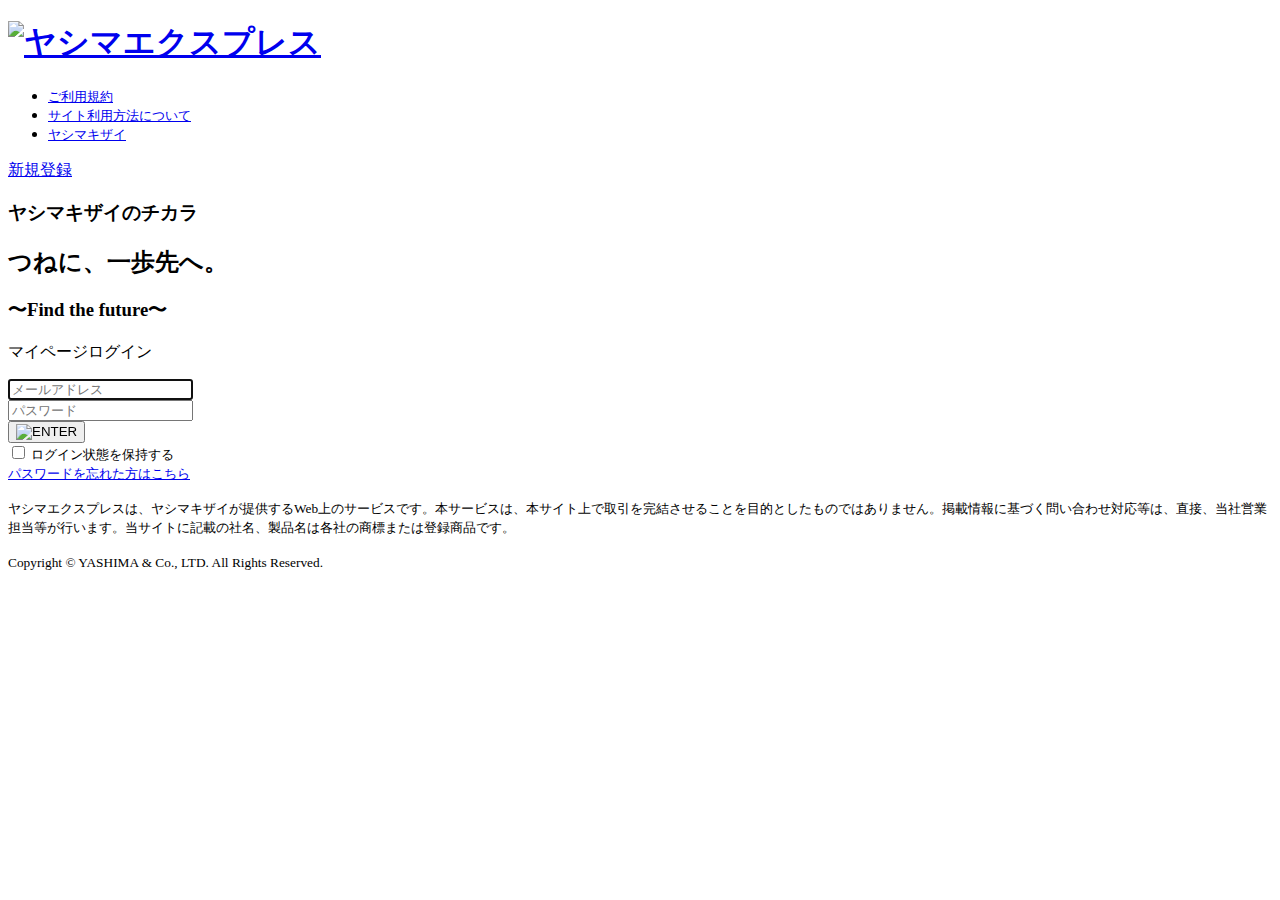
==== commit 1afac217: "Update index.html" ====
--- a/index.html
+++ b/index.html
@@ -1,77 +1,120 @@
+
 <!doctype html>
-<html lang="en">
-  <head>
+<html lang="ja">
+<head>
     <meta charset="utf-8">
     <meta name="viewport" content="width=device-width, initial-scale=1">
 
-    <title>ログイン | ヤシマエクスプレス</title>
+    <!-- CSRF Token -->
+    <meta name="csrf-token" content="RXMIL8zeg2gI0WHZ81ntu7tgrh4uwcdPE7VEHYDl">
 
-    <!-- <link rel="stylesheet" type="text/css" href="//cdnjs.cloudflare.com/ajax/libs/slick-carousel/1.8.1/slick.min.css"/> -->
-    <link rel="stylesheet" href="assets/css/starter.css">
-  </head>
-  <body>
-    <main class="p-login">
+    <title>ヤシマエクスプレス　ログイン</title>
+
+    <!-- Fonts -->
+    <link rel="dns-prefetch" href="//fonts.gstatic.com">
+    <link href="https://fonts.googleapis.com/css?family=Nunito" rel="stylesheet">
+
+    <!-- fontawesome -->
+    <link rel="stylesheet" href="https://cdnjs.cloudflare.com/ajax/libs/font-awesome/6.0.0-beta3/css/all.min.css" integrity="sha512-Fo3rlrZj/k7ujTnHg4CGR2D7kSs0v4LLanw2qksYuRlEzO+tcaEPQogQ0KaoGN26/zrn20ImR1DfuLWnOo7aBA==" crossorigin="anonymous" referrerpolicy="no-referrer"/>
+
+    <!-- Styles -->
+    <link href="https://yashima-express.com/css/normalize.css" rel="stylesheet">
+    <link href="https://yashima-express.com/css/app.css" rel="stylesheet">
+    
+    <link rel="stylesheet" href="https://cdnjs.cloudflare.com/ajax/libs/slick-carousel/1.8.1/slick.min.css" integrity="sha512-yHknP1/AwR+yx26cB1y0cjvQUMvEa2PFzt1c9LlS4pRQ5NOTZFWbhBig+X9G9eYW/8m0/4OXNx8pxJ6z57x0dw==" crossorigin="anonymous" referrerpolicy="no-referrer" />
+    <link rel="stylesheet" href="https://yashima-express.com/css/starter.css">
+    <link rel="stylesheet" href="https://yashima-express.com/css/starter.css">
+    
+    <link rel="stylesheet" href="https://yashima-express.com/css/fix.css">
+
+    <!-- Google tag (gtag.js) -->
+    <script>
+        window.dataLayer = window.dataLayer || [];
+        function gtag(){dataLayer.push(arguments);}
+        gtag('js', new Date());
+        gtag('config', 'G-E8ENKPNYC1');
+    </script>
+
+</head>
+<body class="p-top">
+    <!-- Google tag (gtag.js) -->
+
+                <main id="content">
+            <main class="p-login">
         <div class="container">
             <div class="p-login__head row">
                 <div class="col-4 col-md-3 col-lg-4 col-xl-6">
                     <h1>
-                        <a href=""><img src="assets/img/common/logo.svg" alt="ヤシマエクスプレス"></a>
+                        <a href="https://yashima-express.com/login"><img src="https://yashima-express.com/img/common/logo.svg" alt="ヤシマエクスプレス"></a>
                     </h1>
                 </div>
                 <div class="col-8 col-md-9 col-lg-8 col-xl-6 row align-items-center justify-content-end">
                     <div class="col-9 col-md-6 col-lg-5 order-last order-md-first">
                         <ul class="">
-                            <li><a href="#"><small>ご利用規約</small></a></li>
-                            <li><a href="#"><small>サイト利用方法について</small></a></li>
-                            <li><a href="#"><small>ヤシマキザイ<i class="bi bi-box-arrow-up-right ml-1"></i></small></a></li>
+                            <li><a target="_blank" href="https://yashima-express.com/teams_service"><small>ご利用規約</small></a></li>
+                            <li><a href="https://yashima-express.com/files/help.pdf"><small>サイト利用方法について</small></a></li>
+                            <li><a target="_blank" href="https://www.yashima-co.co.jp/ja/index.html"><small>ヤシマキザイ<i class="bi bi-box-arrow-up-right ml-1"></i></small></a></li>
                         </ul>
                     </div>
                     <div class="col-9 col-md-6 col-lg-5 mb-2 mb-md-0">
-                        <a href="#" class="btn btn-primary ">新規登録</a>
+                        <a href="https://yashima-express.com/user/register" class="btn btn-primary ">新規登録</a>
                     </div>
                 </div>
             </div>
             <div class="row p-login__main">
-                <div class="col-12 col-lg-8 col-xl-6">
+                <div class="col-12 col-lg-8 col-xl-8">
                     <h3>ヤシマキザイのチカラ</h3>
-                    <h2>常に一歩前へ</h2>
+                    <h2>つねに、一歩先へ。</h2>
+                    <h3 class="p-login__under">〜Find the future〜</h3>
                     <div>
                         <p class="mb-1">マイページログイン</p>
-                        <div class="row mb-2">
-                            <div class="col-9">
-                                <div class="mb-1">
-                                    <input type="text" class="form-control" placeholder="メールアドレスまたはログインID">
+                        <form action="./sample_index.html" method="">
+                            <input type="hidden" name="_token" value="RXMIL8zeg2gI0WHZ81ntu7tgrh4uwcdPE7VEHYDl">                            <div class="row mb-2">
+                                <div class="col-9">
+                                    <div class="mb-1">
+                                        <input  id="email" type="email" class="form-control " name="email" value="" autofocus placeholder="メールアドレス">
+                                                                            </div>
+                                    <div>
+                                        <input id="password" type="password" class="form-control " name="password" placeholder="パスワード">
+                                                                            </div>
                                 </div>
-                                <div>
-                                    <input type="password" class="form-control" placeholder="パスワード">
+                                <div class="col-3">
+                                    <button type="" class="btn bg-primary" href="./sample_index.html">
+                                        <img src="https://yashima-express.com/img/icons/enter.svg" alt="ENTER">
+                                    </button>
                                 </div>
                             </div>
-                            <div class="col-3">
-                                <button class="btn bg-primary">
-                                    <img src="assets/img/icons/enter.svg" alt="ENTER"><a href="./sample_index.html"></a>
-                                </button>
-                            </div>
-                        </div>
+                        </form>
                         <div>
                             <small>
                                 <div class="form-check form-check-inline mr-2">
-                                    <input class="form-check-input" type="checkbox" id="remember_me" value="">
-                                    <label class="form-check-label" for="remember_me">ログイン状態を保持する</label>
+                                    <input class="form-check-input" type="checkbox" name="remember" id="remember" >
+                                    <label class="form-check-label" for="remember">ログイン状態を保持する</label>
                                 </div>
-                                <a href="" class="text-dark u-text_dashed u-va_bottom">パスワードを忘れた方はこちら</a>
+                                <a href="" class="text-dark u-text_dashed u-va_bottom">
+                                                                            <a class="btn btn-link ml-3" href="https://yashima-express.com/password/reset">
+                                            パスワードを忘れた方はこちら
+                                        </a>
+                                                                    </a>
                             </small>
                         </div>
                     </div>
                 </div>
             </div>
             <div class="p-login__footer">
-                <p><small>ヤシマエクスプレスは、ヤシマキザイが提供するWeb上のサービスです。本サービスは、本サイト上で取引を完結させることを目的としたものではありません。掲載情報に基づく問い合わせ対応等は、直接、当社営業担当等が行います。</small></p>
+                <p><small>ヤシマエクスプレスは、ヤシマキザイが提供するWeb上のサービスです。本サービスは、本サイト上で取引を完結させることを目的としたものではありません。掲載情報に基づく問い合わせ対応等は、直接、当社営業担当等が行います。当サイトに記載の社名、製品名は各社の商標または登録商品です。</small></p>
                 <div class="text-right"><small>Copyright © YASHIMA & Co., LTD. All Rights Reserved.</small></div>
             </div>
         </div>
     </main>
-    <!-- <script src="node_modules/jquery/dist/jquery.min.js"></script> -->
-    <!-- <script type="text/javascript" src="//cdnjs.cloudflare.com/ajax/libs/slick-carousel/1.8.1/slick.min.js"></script> -->
-    <!-- <script type="module" src="assets/js/starter.js"></script> -->
-  </body>
+    </main>
+
+    
+    <script src="https://code.jquery.com/jquery-3.4.1.min.js" integrity="sha256-CSXorXvZcTkaix6Yvo6HppcZGetbYMGWSFlBw8HfCJo=" crossorigin="anonymous"></script>
+    <script type="text/javascript" src="https://yashima-express.com/js/app.js"></script>
+    <script type="text/javascript" src="https://cdnjs.cloudflare.com/ajax/libs/slick-carousel/1.8.1/slick.min.js" integrity="sha512-XtmMtDEcNz2j7ekrtHvOVR4iwwaD6o/FUJe6+Zq+HgcCsk3kj4uSQQR8weQ2QVj1o0Pk6PwYLohm206ZzNfubg==" crossorigin="anonymous" referrerpolicy="no-referrer"></script>
+    <script type="module" src="https://yashima-express.com/js/scripts.js"></script>
+
+    
+    </body>
 </html>
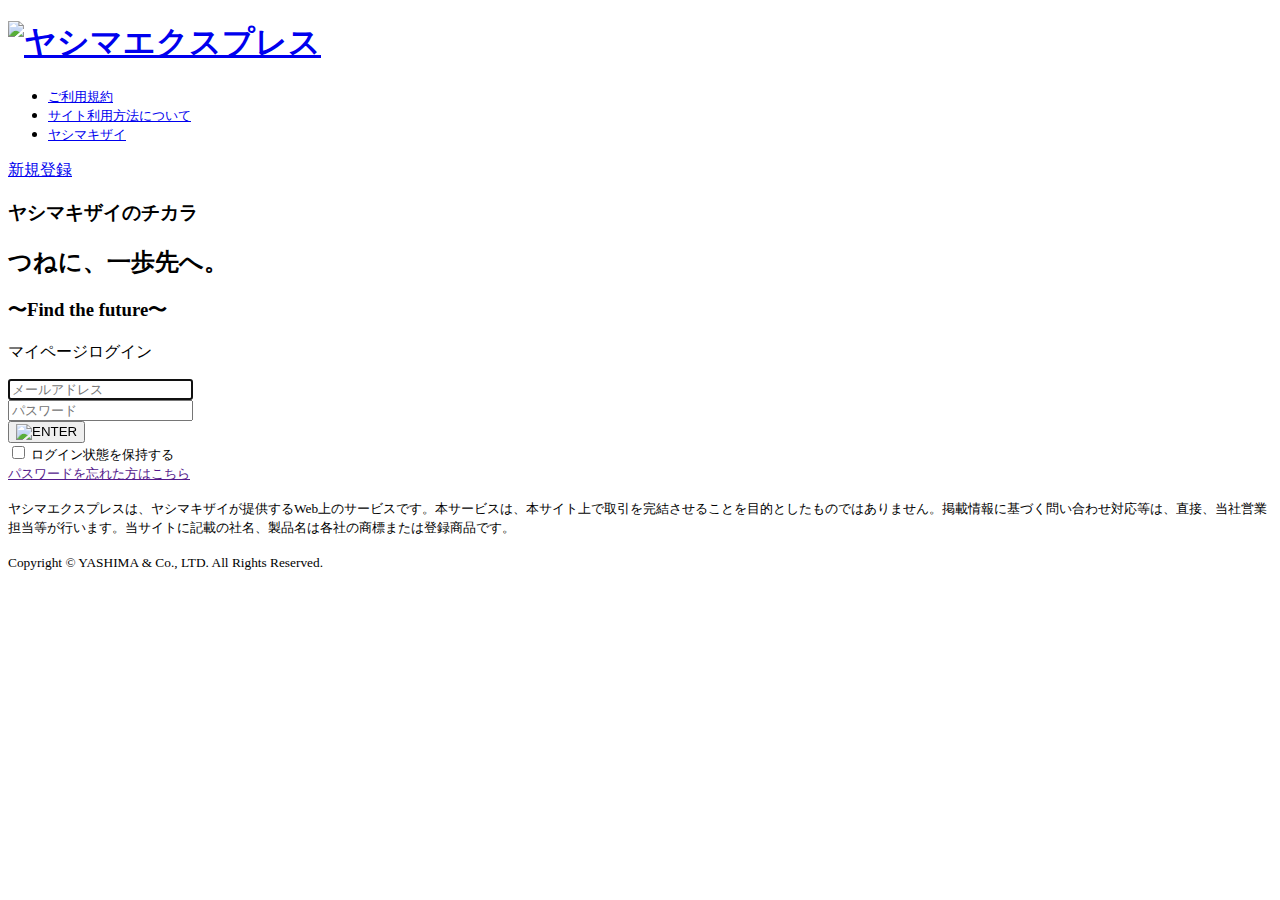
==== commit 6f9dcba8: "Add files via upload" ====
--- a/index.html
+++ b/index.html
@@ -92,7 +92,7 @@
                                     <label class="form-check-label" for="remember">ログイン状態を保持する</label>
                                 </div>
                                 <a href="" class="text-dark u-text_dashed u-va_bottom">
-                                                                            <a class="btn btn-link ml-3" href="https://yashima-express.com/password/reset">
+                                                                            <a class="btn btn-link ml-3" href="">
                                             パスワードを忘れた方はこちら
                                         </a>
                                                                     </a>
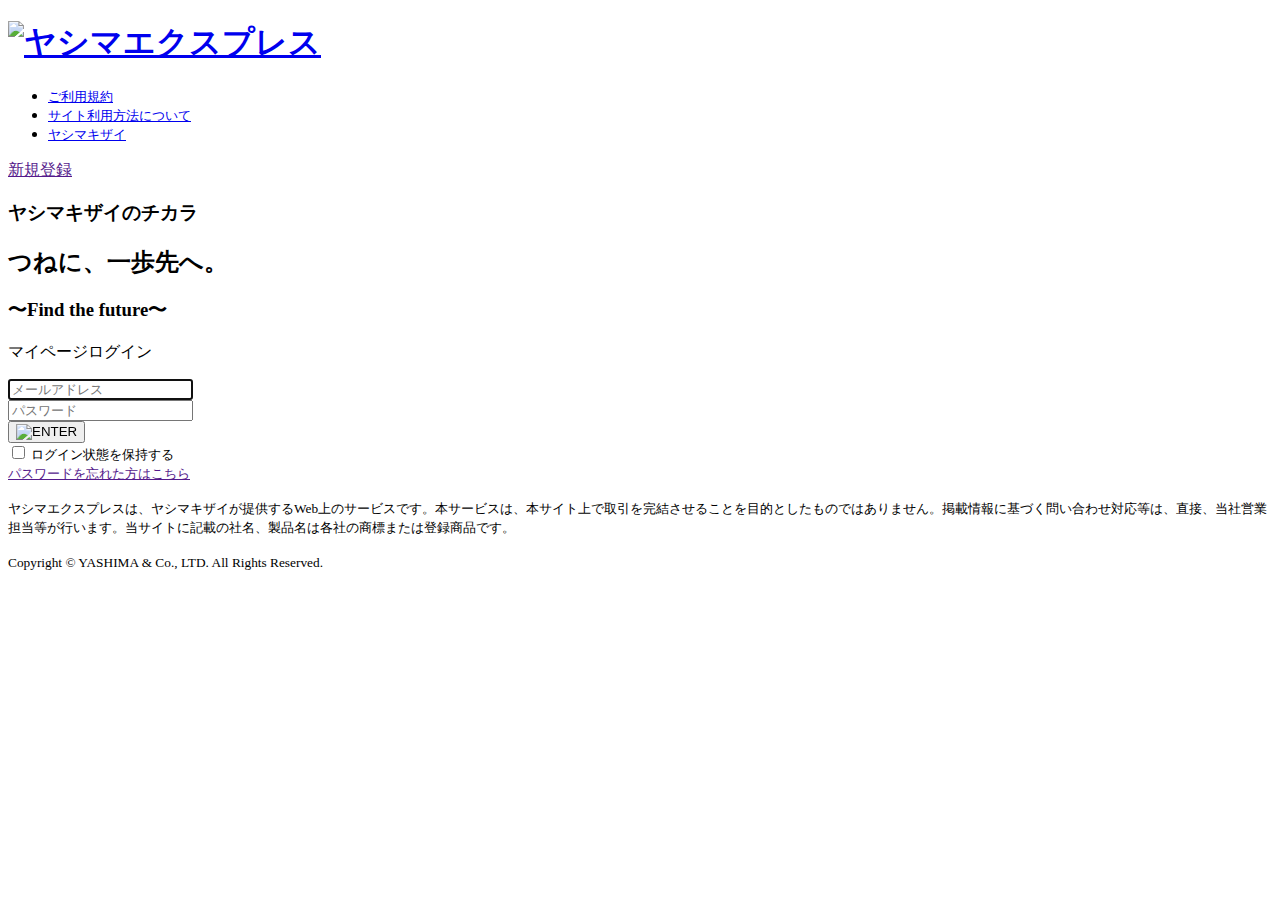
==== commit 974217d0: "Update index.html" ====
--- a/index.html
+++ b/index.html
@@ -57,7 +57,7 @@
                         </ul>
                     </div>
                     <div class="col-9 col-md-6 col-lg-5 mb-2 mb-md-0">
-                        <a href="https://yashima-express.com/user/register" class="btn btn-primary ">新規登録</a>
+                        <a href="" class="btn btn-primary ">新規登録</a>
                     </div>
                 </div>
             </div>
